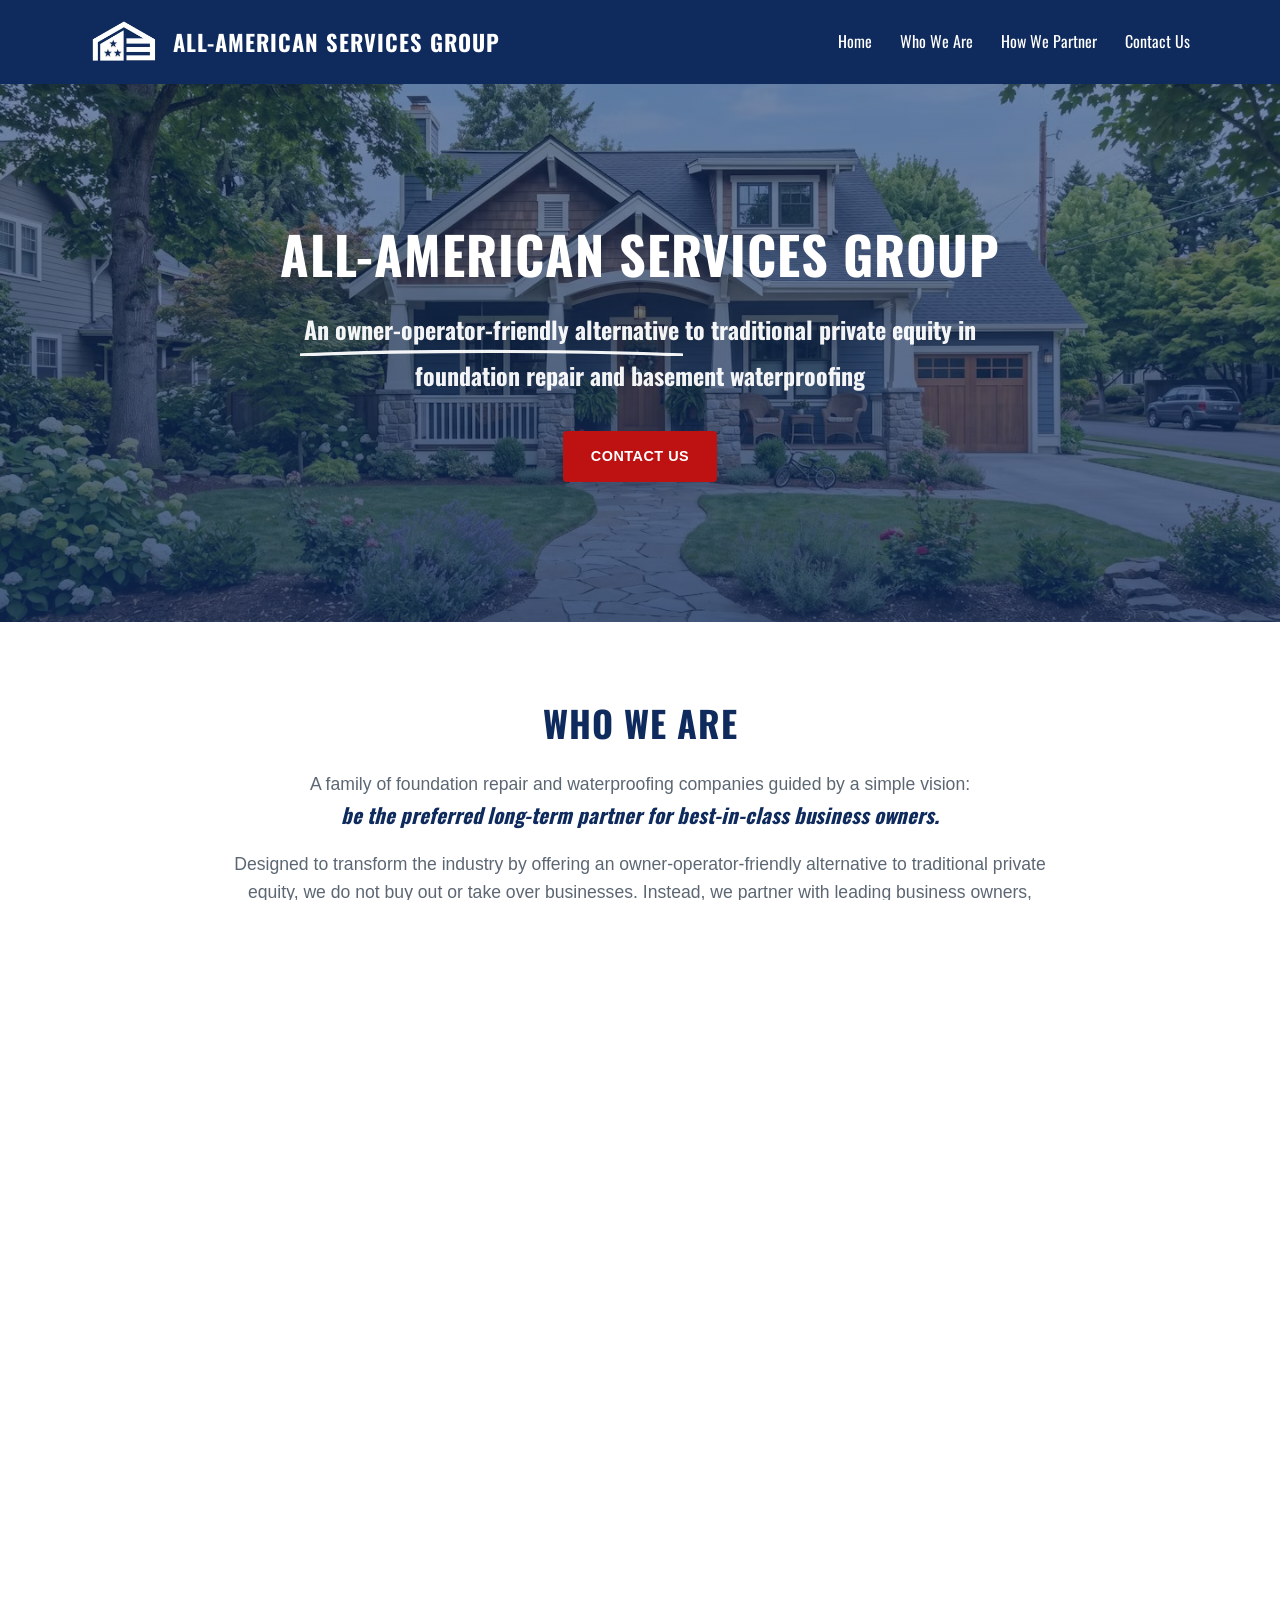
==== docs/index.html @ 40cd13d1 "Match center logo ring weight to quadrant divider lines Co-Authored-By: Claude Sonnet 5 <noreply@ant" ====
<!DOCTYPE html>
<html lang="en">
<head>
  <meta charset="UTF-8" />
  <meta name="viewport" content="width=device-width, initial-scale=1.0" />
  <title>All-American Services Group</title>

  <!-- Favicon / app icons -->
  <link rel="icon" href="/images/favicons/favicon.ico" sizes="any" />
  <link rel="icon" type="image/svg+xml" href="/images/favicons/favicon.svg" />
  <link rel="icon" type="image/png" sizes="16x16" href="/images/favicons/favicon-16x16.png" />
  <link rel="icon" type="image/png" sizes="32x32" href="/images/favicons/favicon-32x32.png" />
  <link rel="icon" type="image/png" sizes="48x48" href="/images/favicons/favicon-48x48.png" />
  <link rel="icon" type="image/png" sizes="192x192" href="/images/favicons/android-chrome-192x192.png" />
  <link rel="apple-touch-icon" sizes="180x180" href="/images/favicons/apple-touch-icon.png" />
  <link rel="manifest" href="/site.webmanifest" />
  <meta name="theme-color" content="#0f2b5d" />

  <!-- Social link preview (Open Graph + Twitter) -->
  <meta property="og:type" content="website" />
  <meta property="og:site_name" content="All-American Services Group" />
  <meta property="og:title" content="All-American Services Group" />
  <meta property="og:description" content="A family of foundation repair and waterproofing companies — a business-owner-friendly alternative to private equity." />
  <meta property="og:url" content="https://www.all-americanservices.com/" />
  <meta property="og:image" content="https://www.all-americanservices.com/images/og-image.jpg" />
  <meta property="og:image:width" content="1200" />
  <meta property="og:image:height" content="630" />
  <meta property="og:image:alt" content="All-American Services Group logo" />
  <meta name="twitter:card" content="summary_large_image" />
  <meta name="twitter:title" content="All-American Services Group" />
  <meta name="twitter:description" content="A family of foundation repair and waterproofing companies — a business-owner-friendly alternative to private equity." />
  <meta name="twitter:image" content="https://www.all-americanservices.com/images/og-image.jpg" />

  <!-- Google Fonts: Oswald for bold, powerful headlines -->
  <link rel="preconnect" href="https://fonts.googleapis.com">
  <link rel="preconnect" href="https://fonts.gstatic.com" crossorigin>
  <link href="https://fonts.googleapis.com/css2?family=Oswald:wght@500;600;700&display=swap" rel="stylesheet">

  <!-- Bebas Neue: self-hosted custom font for body text -->
  <style>
    @font-face {
      font-family: "BebasNeue";
      src: url("/fonts/BebasNeue-Regular.ttf") format("truetype");
      font-weight: normal;
      font-style: normal;
      font-display: swap;
    }
  </style>

  <!-- =========================================================
       GLOBAL STYLES
       Edit colors, fonts, and spacing here to restyle the whole site.
       ========================================================= -->
  <style>
    :root {
      /* ----- COLOR PALETTE (edit these to rebrand) ----- */
      --color-primary: #0f2b5d;      /* Brand navy (exact match to all-americanservices.com) */
      --color-primary-dark: #0a1f44; /* Deeper navy for footer/hover */
      --color-accent: #bd1112;       /* Brand red (exact match to all-americanservices.com) */
      --color-text: #1a1a1a;
      --color-muted: #5c6773;
      --color-bg: #ffffff;
      --color-bg-alt: #e8edf5;       /* Light tint of the brand navy for alternating sections */

      /* ----- TYPOGRAPHY ----- */
      --font-heading: "Oswald", Arial, sans-serif;  /* Bold, condensed, high-impact */
      --font-body: Arial, Helvetica, sans-serif;    /* Clean and readable */

      /* ----- LAYOUT ----- */
      --max-width: 1100px;
      --section-padding: 80px 24px;
    }

    * { box-sizing: border-box; margin: 0; padding: 0; }

    html { height: 100%; overflow: hidden; }

    body {
      height: 100%;
      overflow-y: auto;
      -webkit-overflow-scrolling: touch;
      font-family: var(--font-body);
      color: var(--color-text);
      background: var(--color-bg);
      line-height: 1.6;
    }

    h1, h2, h3 {
      font-family: var(--font-heading);
      color: var(--color-primary);
      line-height: 1.15;
      font-weight: 700;
      text-transform: uppercase;
      letter-spacing: 1px;
    }

    h1 { font-size: 3rem; margin-bottom: 0.5em; }
    h2 { font-size: 2.25rem; margin-bottom: 0.75em; }
    h3 { font-size: 1.35rem; margin-bottom: 0.5em; letter-spacing: 0.5px; }

    p { margin-bottom: 1em; }

    a {
      color: var(--color-accent);
      text-decoration: none;
      transition: opacity 0.2s;
    }
    a:hover { opacity: 0.75; }

    .container {
      max-width: var(--max-width);
      margin: 0 auto;
    }

    .btn {
      display: inline-block;
      background: var(--color-accent);
      color: #fff;
      padding: 14px 28px;
      border-radius: 4px;
      font-weight: 600;
      letter-spacing: 0.5px;
      text-transform: uppercase;
      font-size: 0.9rem;
    }
    .btn:hover { opacity: 0.9; }



    /* ===== CARD HOVER: clear, noticeable feedback ===== */
    .card {
      position: relative;
      overflow: hidden;
      transition: transform 0.25s ease, box-shadow 0.25s ease;
    }
    .card:hover {
      transform: translateY(-8px);
      box-shadow: 0 18px 40px rgba(0, 0, 0, 0.22);
    }
    /* Red accent bar that grows across the bottom on hover */
    .card::after {
      content: "";
      position: absolute;
      left: 0;
      bottom: 0;
      width: 100%;
      height: 4px;
      background: var(--color-accent);
      transform: scaleX(0);
      transform-origin: left center;
      transition: transform 0.3s ease;
    }
    .card:hover::after {
      transform: scaleX(1);
    }
    /* Title color shifts to brand red on hover */
    .card h3 {
      transition: color 0.25s ease;
    }
    .card:hover h3 {
      color: var(--color-accent);
    }

    /* ===== SCROLL REVEAL ===== */
    /* Only hide when JS has loaded, so no-JS users still see everything */
    .js .reveal {
      opacity: 0;
      transform: translateY(24px);
      transition: opacity 0.7s ease-out, transform 0.7s ease-out;
    }
    .js .reveal.in-view {
      opacity: 1;
      transform: translateY(0);
    }

    /* Respect users who prefer reduced motion */
    @media (prefers-reduced-motion: reduce) {
      .card, .reveal { transition: none !important; }
      .card:hover { transform: none; }
      .js .reveal { opacity: 1; transform: none; }
    }

    /* ===== MOBILE-FRIENDLY DEFAULTS ===== */
    body { overflow-x: hidden; -webkit-text-size-adjust: 100%; }
    img { max-width: 100%; height: auto; }
    /* Fallback offset for no-JS users; JS measures the real header height */
    section[id] { scroll-margin-top: 80px; }
    .js section[id] { scroll-margin-top: 0; }

    /* ===== MOBILE NAV TOGGLE ===== */
    .nav-toggle {
      display: none;
      background: transparent;
      border: 0;
      padding: 12px;
      min-width: 44px;
      min-height: 44px;
      cursor: pointer;
      color: #fff;
    }
    .nav-toggle .hamburger,
    .nav-toggle .hamburger::before,
    .nav-toggle .hamburger::after {
      display: block;
      width: 26px;
      height: 2px;
      background: #fff;
      border-radius: 2px;
      transition: transform 0.25s ease, opacity 0.25s ease, top 0.25s ease;
      content: "";
      position: relative;
    }
    .nav-toggle .hamburger::before { top: -8px; position: absolute; left: 0; }
    .nav-toggle .hamburger::after  { top:  8px; position: absolute; left: 0; }
    .nav-toggle[aria-expanded="true"] .hamburger { background: transparent; }
    .nav-toggle[aria-expanded="true"] .hamburger::before { top: 0; transform: rotate(45deg); }
    .nav-toggle[aria-expanded="true"] .hamburger::after  { top: 0; transform: rotate(-45deg); }

    /* ===== MOBILE BREAKPOINT ===== */
    @media (max-width: 768px) {
      :root {
        --section-padding: 56px 20px;
      }

      h1 { font-size: 2rem; }
      h2 { font-size: 1.65rem; }
      h3 { font-size: 1.15rem; }

      /* Header: show hamburger, collapse menu into dropdown panel */
      .site-header .container { flex-wrap: wrap; }
      .brand-text { font-size: 1rem !important; letter-spacing: 0.5px !important; text-align: left; }
      .brand-break { display: block; white-space: nowrap; }
      .nav-toggle { display: inline-flex; align-items: center; justify-content: center; }

      .primary-nav {
        flex-basis: 100%;
        order: 3;
        max-height: 0;
        overflow: hidden;
        transition: max-height 0.3s ease;
      }
      .primary-nav.open { max-height: 320px; }
      .primary-nav ul {
        flex-direction: column !important;
        gap: 0 !important;
        padding-top: 12px;
      }
      .primary-nav li { border-top: 1px solid rgba(255,255,255,0.12); }
      .primary-nav a {
        display: block;
        padding: 14px 4px;
      }

      /* Hero: trim the tall padding and subheadline */
      #home { padding: 80px 20px !important; }
      #home p { font-size: 1.05rem !important; margin: 16px auto 28px !important; }

      /* Strategy / V-M-V sections */
      .vmv-grid { grid-template-columns: 1fr !important; gap: 20px !important; }
      .vmv-grid .card { padding: 28px !important; }

      /* Quadrant: stack on mobile, hide center logo, show mobile logo above */
      .quad-grid { grid-template-columns: 1fr !important; grid-template-rows: unset !important; min-height: unset !important; overflow: visible !important; }
      .quad-center-logo { display: none !important; }
      .quad-mobile-logo { display: flex !important; }

      /* How We Partner 2-col grid already uses auto-fit, but shrink gap */
      section#how-we-partner .container { gap: 28px !important; }

      /* Contact cards */
      #contact .container > div { gap: 16px !important; }

      /* Footer: stack logo + social */
      footer .container > div:first-child {
        justify-content: center !important;
        text-align: center;
      }
      footer .container > div:first-child > div:last-child {
        align-items: center !important;
      }

      /* Larger, easier-to-tap buttons on mobile */
      .btn { padding: 14px 24px; width: 100%; max-width: 320px; }
    }

    @media (max-width: 420px) {
      :root { --section-padding: 44px 18px; }
      h2 { font-size: 1.45rem; }
      #home { padding: 64px 18px !important; }
      .brand-text { font-size: 0.85rem !important; }
    }
  </style>
</head>
<body>

  <!-- =========================================================
       HEADER / NAVIGATION
       Edit the logo text and menu items here.
       ========================================================= -->
  <header class="site-header" style="background: var(--color-primary); padding: 20px 24px; position: sticky; top: 0; z-index: 100;">
    <div class="container" style="display: flex; justify-content: space-between; align-items: center; gap: 16px;">
      <!-- LOGO -->
      <a href="#" style="color: #fff; font-family: var(--font-heading); font-size: 1.4rem; font-weight: bold; letter-spacing: 1px; display: flex; align-items: center; gap: 14px; text-decoration: none;">
        <img src="[data-uri]" alt="All-American Services Group logo" style="height: 44px; width: auto; display: block;" />
        <span class="brand-text">ALL-AMERICAN <span class="brand-break">SERVICES GROUP</span></span>
      </a>

      <!-- MOBILE MENU TOGGLE -->
      <button class="nav-toggle" type="button" aria-label="Open menu" aria-expanded="false" aria-controls="primary-nav">
        <span class="hamburger" aria-hidden="true"></span>
      </button>

      <!-- NAV MENU -->
      <nav id="primary-nav" class="primary-nav">
        <ul style="list-style: none; display: flex; gap: 28px; font-family: var(--font-heading);">
          <li><a href="#home" style="color: #fff;">Home</a></li>
          <li><a href="#who-we-are" style="color: #fff;">Who We Are</a></li>
          <li><a href="#how-we-partner" style="color: #fff;">How We Partner</a></li>
          <li><a href="contact.html" style="color: #fff;">Contact Us</a></li>
        </ul>
      </nav>
    </div>
  </header>

  <!-- =========================================================
       HERO SECTION
       Main headline + subheadline + call-to-action.
       Replace the background URL with your own hero image.
       ========================================================= -->
  <section id="home" style="background: linear-gradient(rgba(15,43,93,0.55), rgba(15,43,93,0.75)), url('[data-uri]') center/cover no-repeat; color: #fff; padding: 140px 24px; text-align: center;">
    <div class="container">
      <h1 style="color: #fff; font-size: clamp(1.9rem, 6.5vw, 3.25rem);">All-American <span class="brand-break">Services Group</span></h1>
      <p style="font-size: 1.5rem; max-width: 760px; margin: 20px auto 36px; opacity: 0.95; font-weight: bold; font-family: var(--font-heading);">
        <span style="position: relative; display: inline-block; padding-bottom: 8px;">An owner-operator-friendly alternative<svg style="position: absolute; bottom: 0; left: -1%; width: 102%; height: 8px;" viewBox="0 0 100 14" preserveAspectRatio="none" xmlns="http://www.w3.org/2000/svg"><path d="M1,12 C28,4 72,4 99,12" stroke="white" stroke-width="5.5" fill="none" stroke-linecap="round"/></svg></span> to traditional private equity in foundation repair and basement waterproofing
      </p>
      <a href="#contact" class="btn">Contact Us</a>
    </div>
  </section>

  <!-- =========================================================
       WHO WE ARE
       ========================================================= -->
  <section id="who-we-are" style="padding: var(--section-padding);">
    <div class="container" style="max-width: 860px; text-align: center;">
      <h2 class="reveal">Who We Are</h2>
      <p style="font-size: 1.1rem; color: var(--color-muted);">
        A family of foundation repair and waterproofing companies guided by a simple vision:<br><span style="display: inline-block; font-weight: bold; font-family: var(--font-heading); font-size: 1.3rem; color: var(--color-primary); font-style: italic;">be the preferred long-term partner for best-in-class business owners.</span>
      </p>
      <p style="font-size: 1.1rem; color: var(--color-muted);">
        Designed to transform the industry by offering an owner-operator-friendly alternative to traditional private equity, we do not buy out or take over businesses. Instead, we partner with leading business owners,<br>bringing like-minded companies together to unlock their full potential while allowing partners<br>to maintain operational autonomy.
      </p>
    </div>

  </section>

  <!-- =========================================================
       WHY ALL-AMERICAN: 3-column value propositions
       Add/remove columns by duplicating the card divs.
       ========================================================= -->
  <section style="padding: var(--section-padding); background: var(--color-bg-alt);">
    <div class="container">
      <h2 class="reveal" style="text-align: center;">Why All-American</h2>

      <!-- Intro copy, styled to match the "Who We Are" paragraphs -->
      <div style="max-width: 860px; margin: 0 auto; text-align: center;">
        <p style="font-size: 1.1rem; color: var(--color-muted);">
          Our model allows owners to realize value for part of their company while retaining brand-level ownership and operational autonomy. Our partners keep running their business their way while benefitting from being part of a larger organization.
        </p>
        <p style="font-size: 1.1rem; color: var(--color-muted);">
          All-American was built to support management teams. We help you deploy best-in-class technology and processes and handle the administrative burden of running your business so that you can focus on serving your customers, employees, and community.
        </p>
      </div>

      <!-- Title-only boxes, centered content, consistent height -->
      <div class="vmv-grid" style="display: grid; grid-template-columns: repeat(3, 1fr); gap: 32px; margin-top: 48px;">

        <!-- CARD 1 -->
        <div class="card reveal" style="background: #fff; padding: 40px 24px; border-radius: 8px; box-shadow: 0 2px 12px rgba(0,0,0,0.06); display: flex; align-items: center; justify-content: center; min-height: 140px;">
          <h3 style="text-align: center; margin-bottom: 0;">Realize Value Today</h3>
        </div>

        <!-- CARD 2 -->
        <div class="card reveal" style="background: #fff; padding: 40px 24px; border-radius: 8px; box-shadow: 0 2px 12px rgba(0,0,0,0.06); display: flex; align-items: center; justify-content: center; min-height: 140px;">
          <h3 style="text-align: center; margin-bottom: 0;">Retain Ownership and Receive Annual Cash Flow</h3>
        </div>

        <!-- CARD 3 -->
        <div class="card reveal" style="background: #fff; padding: 40px 24px; border-radius: 8px; box-shadow: 0 2px 12px rgba(0,0,0,0.06); display: flex; align-items: center; justify-content: center; min-height: 140px;">
          <h3 style="text-align: center; margin-bottom: 0;">Maintain Brand and Secret Sauce</h3>
        </div>

        <!-- CARD 4 -->
        <div class="card reveal" style="background: #fff; padding: 40px 24px; border-radius: 8px; box-shadow: 0 2px 12px rgba(0,0,0,0.06); display: flex; align-items: center; justify-content: center; min-height: 140px;">
          <h3 style="text-align: center; margin-bottom: 0;">Receive Back-Office Relief</h3>
        </div>

        <!-- CARD 5 -->
        <div class="card reveal" style="background: #fff; padding: 40px 24px; border-radius: 8px; box-shadow: 0 2px 12px rgba(0,0,0,0.06); display: flex; align-items: center; justify-content: center; min-height: 140px;">
          <h3 style="text-align: center; margin-bottom: 0;">Access Best-in-Class Systems, Tools, and Processes</h3>
        </div>

        <!-- CARD 6 -->
        <div class="card reveal" style="background: #fff; padding: 40px 24px; border-radius: 8px; box-shadow: 0 2px 12px rgba(0,0,0,0.06); display: flex; align-items: center; justify-content: center; min-height: 140px;">
          <h3 style="text-align: center; margin-bottom: 0;">Build Once, Benefit Twice</h3>
        </div>

      </div>
    </div>
  </section>

  <!-- =========================================================
       HOW WE PARTNER
       Two-column content describing partnership model.
       ========================================================= -->
  <section id="how-we-partner" style="padding: var(--section-padding);">
    <div class="container" style="display: grid; grid-template-columns: repeat(auto-fit, minmax(320px, 1fr)); gap: 48px; align-items: center;">

      <!-- LEFT: Image (service technician) -->
      <div>
        <img src="images/partner-technician.jpg"
             alt="Service technician standing in front of a company van"
             style="width: 100%; border-radius: 8px; object-fit: cover; aspect-ratio: 4/3;" />
      </div>

      <!-- RIGHT: Text -->
      <div>
        <h2 class="reveal">How We Partner</h2>
        <p style="color: var(--color-muted);">We offer owners the best of both worlds: operational autonomy paired with the advantages of being part of a larger, well-capitalized organization made up of the industry&rsquo;s top owner-operators.</p>
        <ul style="margin-top: 16px; padding-left: 20px; color: var(--color-muted);">
          <li>Personalized partnership structures tailored to you</li>
          <li>Maintain local brand and operational autonomy (&ldquo;secret sauce&rdquo;)</li>
          <li>Support on administrative tasks, allowing you to focus on your customers and employees</li>
          <li>Best-in-class technology, systems, and procedures to support continued growth</li>
        </ul>
      </div>

    </div>
  </section>

  <!-- =========================================================
       OUR STRATEGY
       Strategy statement block.
       ========================================================= -->
  <section style="padding: 80px 24px 40px; background: radial-gradient(ellipse at top, #14356d 0%, var(--color-primary) 70%); color: #fff;">
    <div class="container" style="max-width: 860px; text-align: center;">
      <h2 class="reveal" style="color: #fff;">Our Strategy</h2>
      <p style="font-size: 1.15rem; opacity: 0.9;">
        All-American Services Group partners with companies that have strong management teams and cultures. We bring additional resources, systems, and processes that help great operators take their business to the next level.
      </p>
    </div>
  </section>

  <!-- =========================================================
       VISION / MISSION / VALUES: 4-quadrant graphic
       ========================================================= -->
  <section style="padding: 0 24px 80px; background: radial-gradient(ellipse at bottom, #14356d 0%, var(--color-primary) 70%);">
    <div class="container">
      <!-- MOBILE LOGO (hidden on desktop) -->
      <div class="quad-mobile-logo" style="display: none; justify-content: center; margin-bottom: 24px;">
        <img src="images/AASG%20Vert%20-%20White%20w%20Text.png" alt="All-American Services Group" style="width: 120px; object-fit: contain;">
      </div>
      <div class="quad-grid" style="background: var(--color-primary); border-radius: 8px; display: grid; grid-template-columns: 1fr 1fr; grid-template-rows: 1fr 1fr; gap: 10px; position: relative; min-height: 480px; overflow: hidden;">

        <!-- VISION -->
        <div style="padding: 28px 36px; background: #fff; display: flex; flex-direction: column; align-items: center; justify-content: flex-start; border-radius: 6px 0 0 0;">
          <div style="position: relative; display: inline-block; padding-bottom: 10px; margin-bottom: 16px; text-align: center;">
            <h3 style="font-family: var(--font-heading); font-size: 1.2rem; font-weight: 700; text-transform: uppercase; color: var(--color-primary); letter-spacing: 1.5px; margin: 0;">Our Vision</h3>
            <svg style="position: absolute; bottom: 0; left: -2%; width: 104%; height: 8px;" viewBox="0 0 100 14" preserveAspectRatio="none" xmlns="http://www.w3.org/2000/svg"><path d="M1,12 C28,4 72,4 99,12" stroke="#0f2b5d" stroke-width="5.5" fill="none" stroke-linecap="round"/></svg>
          </div>
          <p style="font-size: 1.1rem; color: var(--color-muted); line-height: 1.65; max-width: 260px; text-align: left; margin: 0;">To build a people-first platform that benefits the customers we serve, the team members that make us who we are, and the trusted partners that comprise our network of businesses.</p>
        </div>

        <!-- MISSION -->
        <div style="padding: 28px 36px; background: #fff; display: flex; flex-direction: column; align-items: center; justify-content: flex-start; border-radius: 0 6px 0 0;">
          <div style="position: relative; display: inline-block; padding-bottom: 10px; margin-bottom: 16px; text-align: center;">
            <h3 style="font-family: var(--font-heading); font-size: 1.2rem; font-weight: 700; text-transform: uppercase; color: var(--color-primary); letter-spacing: 1.5px; margin: 0;">Our Mission</h3>
            <svg style="position: absolute; bottom: 0; left: -2%; width: 104%; height: 8px;" viewBox="0 0 100 14" preserveAspectRatio="none" xmlns="http://www.w3.org/2000/svg"><path d="M1,12 C28,4 72,4 99,12" stroke="#0f2b5d" stroke-width="5.5" fill="none" stroke-linecap="round"/></svg>
          </div>
          <p style="font-size: 1.1rem; color: var(--color-muted); line-height: 1.65; max-width: 260px; text-align: left; margin: 0;">To partner with talented, driven owners and provide the platform, resources, and support needed to reach their full potential.</p>
        </div>

        <!-- OUR PROMISE -->
        <div style="padding: 28px 36px; background: #fff; display: flex; flex-direction: column; align-items: center; justify-content: flex-start; border-radius: 0 0 0 6px;">
          <div style="position: relative; display: inline-block; padding-bottom: 10px; margin-bottom: 16px; text-align: center;">
            <h3 style="font-family: var(--font-heading); font-size: 1.2rem; font-weight: 700; text-transform: uppercase; color: var(--color-primary); letter-spacing: 1.5px; margin: 0;">Our Promise</h3>
            <svg style="position: absolute; bottom: 0; left: -2%; width: 104%; height: 8px;" viewBox="0 0 100 14" preserveAspectRatio="none" xmlns="http://www.w3.org/2000/svg"><path d="M1,12 C28,4 72,4 99,12" stroke="#0f2b5d" stroke-width="5.5" fill="none" stroke-linecap="round"/></svg>
          </div>
          <p style="font-size: 1.1rem; color: var(--color-muted); line-height: 1.65; max-width: 260px; text-align: left; margin: 0;">To be your most trusted partner and advocate, guided by integrity, transparency, and a commitment to doing things the right way.</p>
        </div>

        <!-- MADE FOR YOU -->
        <div style="padding: 28px 36px; background: #fff; display: flex; flex-direction: column; align-items: center; justify-content: flex-start; border-radius: 0 0 6px 0;">
          <div style="position: relative; display: inline-block; padding-bottom: 10px; margin-bottom: 16px; text-align: center;">
            <h3 style="font-family: var(--font-heading); font-size: 1.2rem; font-weight: 700; text-transform: uppercase; color: var(--color-primary); letter-spacing: 1.5px; margin: 0;">Made for You</h3>
            <svg style="position: absolute; bottom: 0; left: -2%; width: 104%; height: 8px;" viewBox="0 0 100 14" preserveAspectRatio="none" xmlns="http://www.w3.org/2000/svg"><path d="M1,12 C28,4 72,4 99,12" stroke="#0f2b5d" stroke-width="5.5" fill="none" stroke-linecap="round"/></svg>
          </div>
          <p style="font-size: 1.1rem; color: var(--color-muted); line-height: 1.65; max-width: 260px; text-align: left; margin: 0;">At All-American Services Group, our partners come first. Our platform is built around you and your needs.</p>
        </div>

        <!-- CENTER LOGO -->
        <div class="quad-center-logo" style="position: absolute; top: 50%; left: 50%; transform: translate(-50%,-50%); width: 150px; height: 150px; border-radius: 50%; background: #fff; box-shadow: 0 0 0 10px #fff, 0 0 0 20px #0f2b5d; display: flex; align-items: center; justify-content: center; overflow: hidden; z-index: 20;">
          <img src="images/AASG%20Vert%20-%20Color%20w%20Text.png" alt="All-American Services Group" style="width: 130px; height: 130px; object-fit: contain;">
        </div>

      </div>
    </div>
  </section>

  <!-- =========================================================
       CONTACT SECTION
       Replace/edit emails and add phone/address as needed.
       ========================================================= -->
  <section id="contact" style="padding: var(--section-padding);">
    <div class="container" style="max-width: 960px; text-align: center;">
      <h2 class="reveal">Contact Us</h2>
      <p style="color: var(--color-muted); margin-bottom: 40px;">
        Interested in learning more? Reach out directly:
      </p>

      <div style="display: grid; grid-template-columns: repeat(auto-fit, minmax(240px, 1fr)); gap: 16px;">

        <div style="padding: 16px; border: 1px solid #e2e6ec; border-radius: 8px;">
          <h3 style="font-size: 1.1rem;">Phil</h3>
          <a href="mailto:phil@all-americanservices.com" style="font-size: 1.1rem; white-space: nowrap;">Phil@all-americanservices.com</a>
        </div>

        <div style="padding: 16px; border: 1px solid #e2e6ec; border-radius: 8px;">
          <h3 style="font-size: 1.1rem;">Nick</h3>
          <a href="mailto:nick@all-americanservices.com" style="font-size: 1.1rem; white-space: nowrap;">Nick@all-americanservices.com</a>
        </div>

      </div>
    </div>
  </section>

  <!-- =========================================================
       FOOTER
       Social links + copyright.
       ========================================================= -->
  <footer style="background: var(--color-primary-dark); color: #fff; padding: 40px 24px;">
    <div class="container">
      <!-- Top row: logo left, social icons right -->
      <div style="display: flex; justify-content: space-between; align-items: center; flex-wrap: wrap; gap: 20px; padding-bottom: 24px; border-bottom: 1px solid rgba(255,255,255,0.12);">

        <!-- Logo + wordmark lockup (matches header) -->
        <div style="display: flex; align-items: center; gap: 14px; color: #fff; font-family: var(--font-heading); font-size: 1.2rem; font-weight: bold; letter-spacing: 1px;">
          <img src="[data-uri]" alt="All-American Services Group logo" style="height: 48px; width: auto; display: block;" />
          <span class="brand-text">ALL-AMERICAN <span class="brand-break">SERVICES GROUP</span></span>
        </div>

        <!-- Right side: member badges to the left of social icons -->
        <div style="display: flex; flex-direction: row; align-items: center; gap: 24px;">
          <!-- Basement Health Association member logo -->
          <a href="https://www.basementhealth.org/" target="_blank" rel="noopener" aria-label="Basement Health Association" style="display: inline-flex; align-items: center; justify-content: center; background: #fff; border-radius: 6px; width: 90px; height: 56px;">
            <img src="images/bha-logo.jpeg" alt="Basement Health Association" style="height: 44px; width: auto; display: block;" />
          </a>
          <!-- National Foundation Repair Association member logo -->
          <a href="https://foundationrepair.org/" target="_blank" rel="noopener" aria-label="National Foundation Repair Association" style="display: inline-flex; align-items: center; justify-content: center; background: #fff; border-radius: 6px; width: 90px; height: 56px;">
            <img src="images/nfra.png" alt="National Foundation Repair Association" style="height: 78px; width: auto; display: block;" />
          </a>
          <!-- Social icons -->
          <div style="display: flex; gap: 18px; align-items: center;">
          <a href="https://www.linkedin.com/company/all-american-services-group/about/" target="_blank" rel="noopener" aria-label="LinkedIn" style="color: #fff; display: inline-flex; opacity: 0.85;"><svg width="22" height="22" viewBox="0 0 24 24" fill="currentColor" aria-hidden="true"><path d="M19 0h-14c-2.761 0-5 2.239-5 5v14c0 2.761 2.239 5 5 5h14c2.762 0 5-2.239 5-5v-14c0-2.761-2.238-5-5-5zm-11 19h-3v-11h3v11zm-1.5-12.268c-.966 0-1.75-.79-1.75-1.764s.784-1.764 1.75-1.764 1.75.79 1.75 1.764-.783 1.764-1.75 1.764zm13.5 12.268h-3v-5.604c0-3.368-4-3.113-4 0v5.604h-3v-11h3v1.765c1.396-2.586 7-2.777 7 2.476v6.759z"/></svg></a>
          <a href="https://www.facebook.com/profile.php?id=61585595552658" target="_blank" rel="noopener" aria-label="Facebook" style="color: #fff; display: inline-flex; opacity: 0.85;"><svg width="22" height="22" viewBox="0 0 24 24" fill="currentColor" aria-hidden="true"><path d="M9 8h-3v4h3v12h5v-12h3.642l.358-4h-4v-1.667c0-.955.192-1.333 1.115-1.333h2.885v-5h-3.808c-3.596 0-5.192 1.583-5.192 4.615v3.385z"/></svg></a>
          <a href="https://www.instagram.com/allamericanservicesgroup/" target="_blank" rel="noopener" aria-label="Instagram" style="color: #fff; display: inline-flex; opacity: 0.85;"><svg width="22" height="22" viewBox="0 0 24 24" fill="currentColor" aria-hidden="true"><path d="M12 2.163c3.204 0 3.584.012 4.85.07 3.252.148 4.771 1.691 4.919 4.919.058 1.265.069 1.645.069 4.849 0 3.205-.012 3.584-.069 4.849-.149 3.225-1.664 4.771-4.919 4.919-1.266.058-1.644.07-4.85.07-3.204 0-3.584-.012-4.849-.07-3.26-.149-4.771-1.699-4.919-4.92-.058-1.265-.07-1.644-.07-4.849 0-3.204.013-3.583.07-4.849.149-3.227 1.664-4.771 4.919-4.919 1.266-.057 1.645-.069 4.849-.069zm0-2.163c-3.259 0-3.667.014-4.947.072-4.358.2-6.78 2.618-6.98 6.98-.059 1.281-.073 1.689-.073 4.948 0 3.259.014 3.668.072 4.948.2 4.358 2.618 6.78 6.98 6.98 1.281.058 1.689.072 4.948.072 3.259 0 3.668-.014 4.948-.072 4.354-.2 6.782-2.618 6.979-6.98.059-1.28.073-1.689.073-4.948 0-3.259-.014-3.667-.072-4.947-.196-4.354-2.617-6.78-6.979-6.98-1.281-.059-1.69-.073-4.949-.073zm0 5.838c-3.403 0-6.162 2.759-6.162 6.162s2.759 6.163 6.162 6.163 6.162-2.759 6.162-6.163c0-3.403-2.759-6.162-6.162-6.162zm0 10.162c-2.209 0-4-1.79-4-4 0-2.209 1.791-4 4-4s4 1.791 4 4c0 2.21-1.791 4-4 4zm6.406-11.845c-.796 0-1.441.645-1.441 1.44s.645 1.44 1.441 1.44c.795 0 1.439-.645 1.439-1.44s-.644-1.44-1.439-1.44z"/></svg></a>
          </div>
        </div>

      </div>

      <!-- Copyright -->
      <p style="text-align: center; font-size: 0.9rem; opacity: 0.7; margin: 24px 0 0;">&copy; 2026 All-American Services Group. All Rights Reserved.</p>
    </div>
  </footer>


  <!-- Scroll reveal + js-available flag + mobile menu toggle + anchor offset -->
  <script>
    document.documentElement.classList.add('js');
    const observer = new IntersectionObserver(function(entries) {
      entries.forEach(function(entry) {
        if (entry.isIntersecting) {
          entry.target.classList.add('in-view');
          observer.unobserve(entry.target);
        }
      });
    }, { threshold: 0.15, rootMargin: '0px 0px -50px 0px' });
    document.querySelectorAll('.reveal').forEach(function(el) { observer.observe(el); });

    // Mobile nav toggle + smooth-scroll that accounts for the sticky header
    (function() {
      var header = document.querySelector('.site-header');
      var toggle = document.querySelector('.nav-toggle');
      var nav = document.getElementById('primary-nav');

      function setOpen(open) {
        if (!nav || !toggle) return;
        nav.classList.toggle('open', open);
        toggle.setAttribute('aria-expanded', open ? 'true' : 'false');
        toggle.setAttribute('aria-label', open ? 'Close menu' : 'Open menu');
      }

      if (toggle && nav) {
        toggle.addEventListener('click', function() {
          setOpen(!nav.classList.contains('open'));
        });
        window.addEventListener('resize', function() {
          if (window.innerWidth > 768) setOpen(false);
        });
      }

      // Measure the header after the menu is closed so offset matches reality
      function headerOffset() {
        if (!header) return 0;
        // Sticky header: its bounding rect top is 0 once stuck; use offsetHeight
        return header.offsetHeight;
      }

      function scrollToHash(hash) {
        var target = hash && hash.length > 1 ? document.querySelector(hash) : null;
        if (!target) return false;
        var top = target.getBoundingClientRect().top + window.pageYOffset - headerOffset();
        window.scrollTo({ top: Math.max(top, 0), behavior: 'smooth' });
        return true;
      }

      // Intercept all in-page anchor clicks (header nav, hero CTA, etc.)
      document.addEventListener('click', function(e) {
        var a = e.target.closest && e.target.closest('a[href^="#"]');
        if (!a) return;
        var href = a.getAttribute('href');
        if (!href || href === '#') return;

        // Close mobile nav first so the header shrinks back to its resting size,
        // then scroll on the next frame using the correct header height.
        var wasOpen = nav && nav.classList.contains('open');
        if (wasOpen) setOpen(false);

        e.preventDefault();
        requestAnimationFrame(function() {
          requestAnimationFrame(function() {
            if (scrollToHash(href)) {
              history.pushState(null, '', href);
            }
          });
        });
      });

      // Handle direct page loads with a hash (e.g. /#contact)
      window.addEventListener('load', function() {
        if (location.hash) {
          requestAnimationFrame(function() { scrollToHash(location.hash); });
        }
      });
    })();
  </script>
</body>
</html>
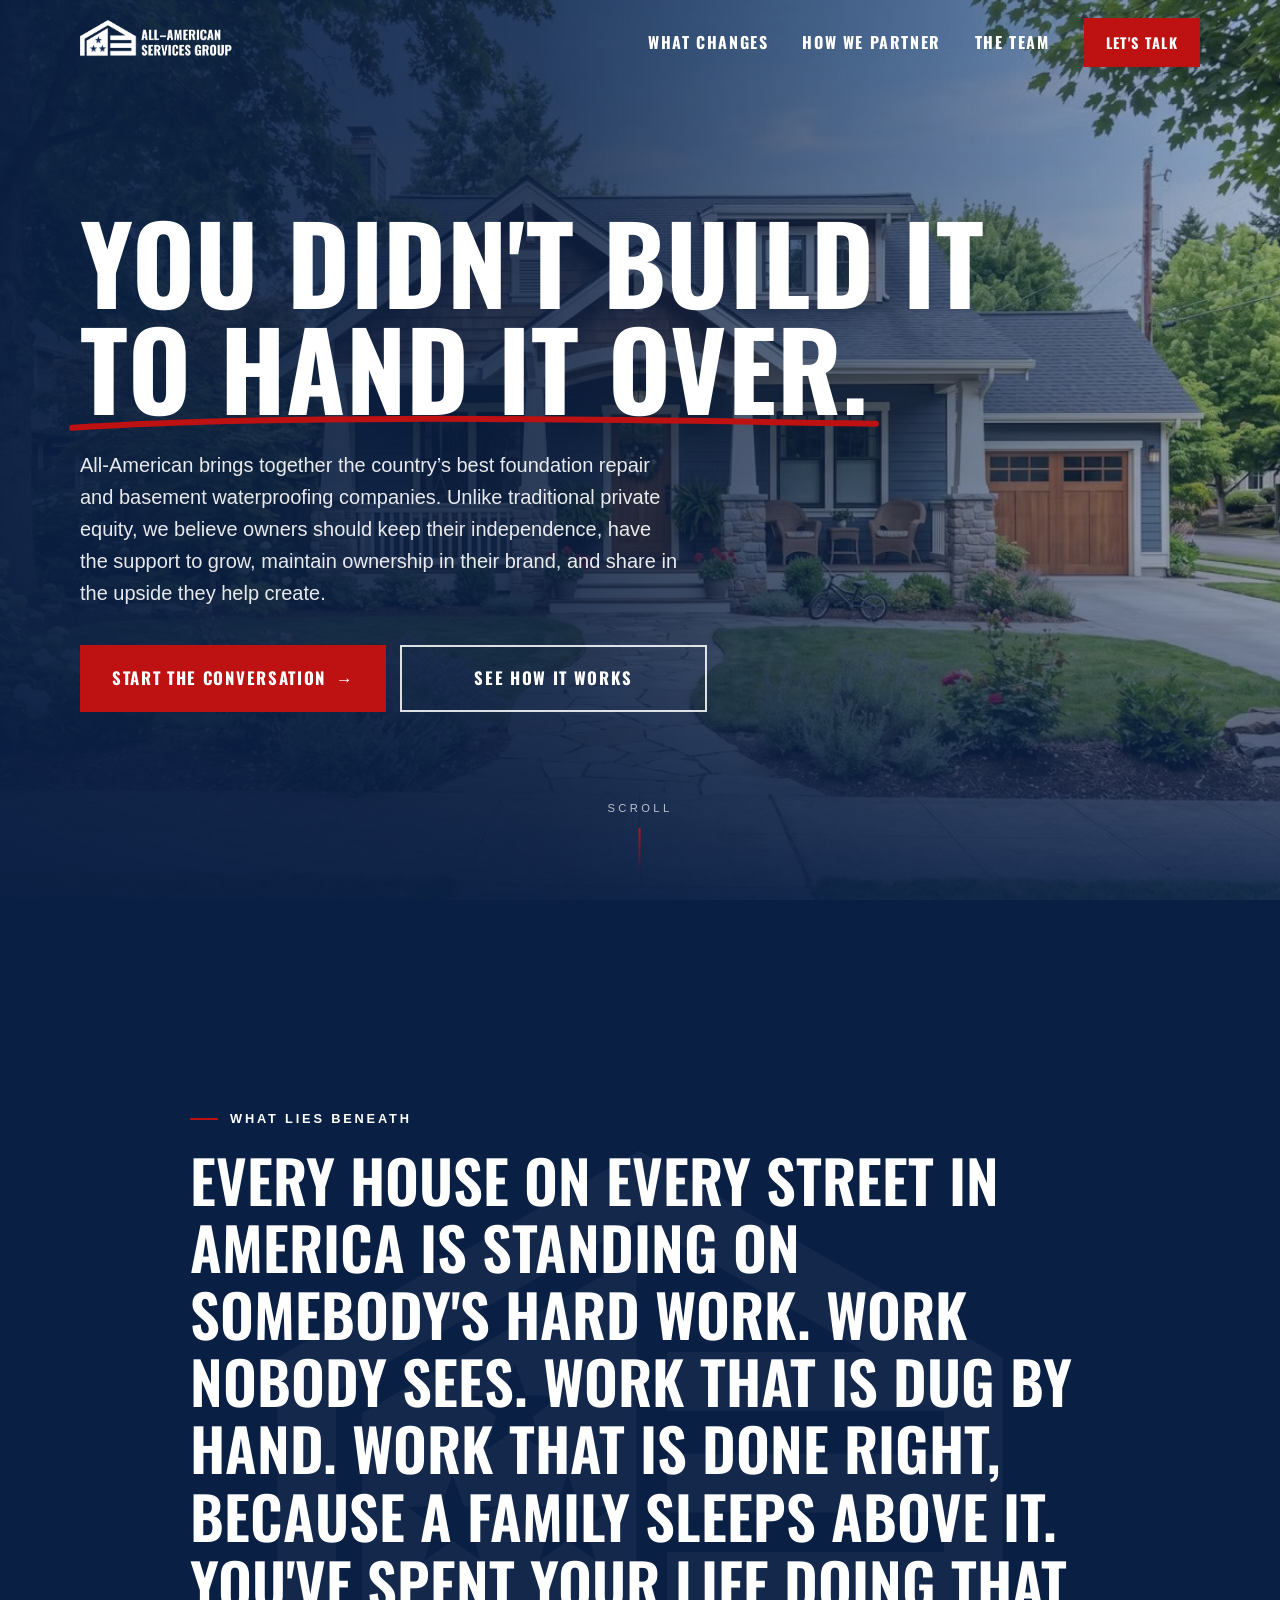
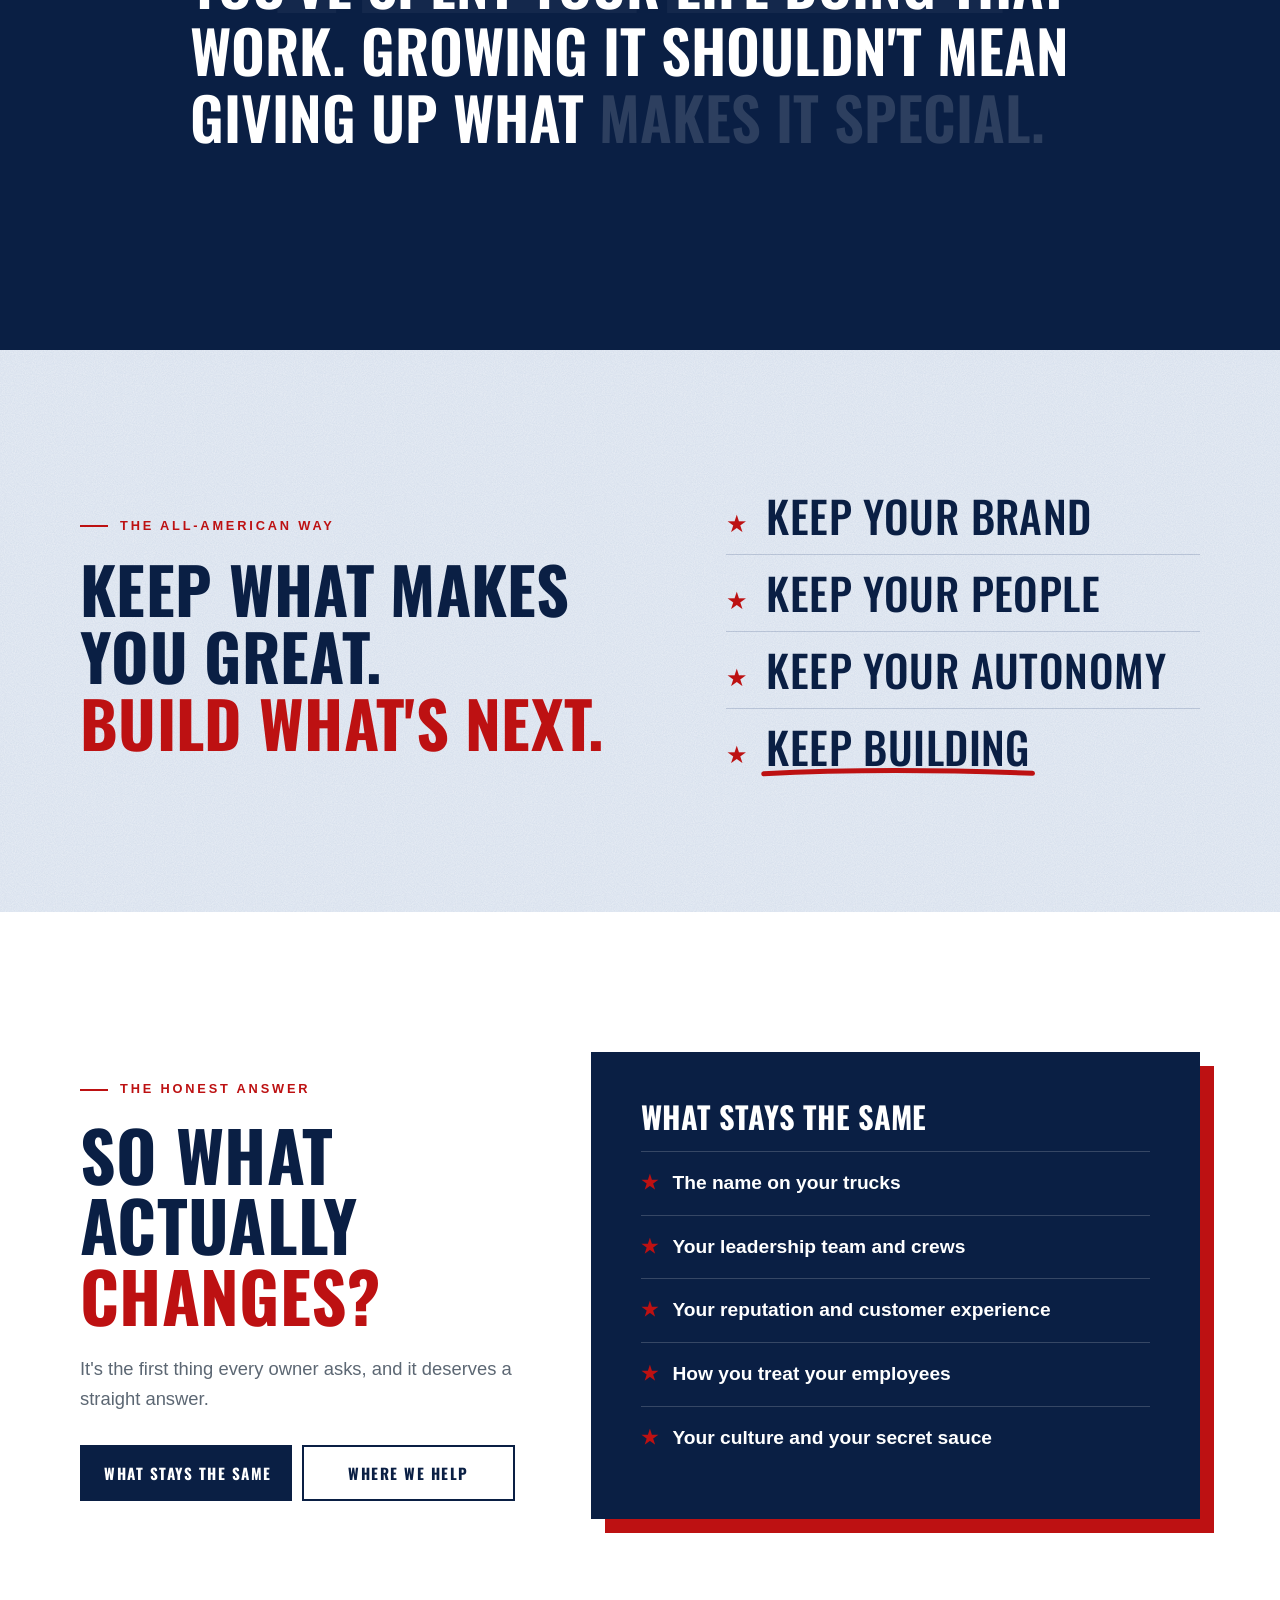
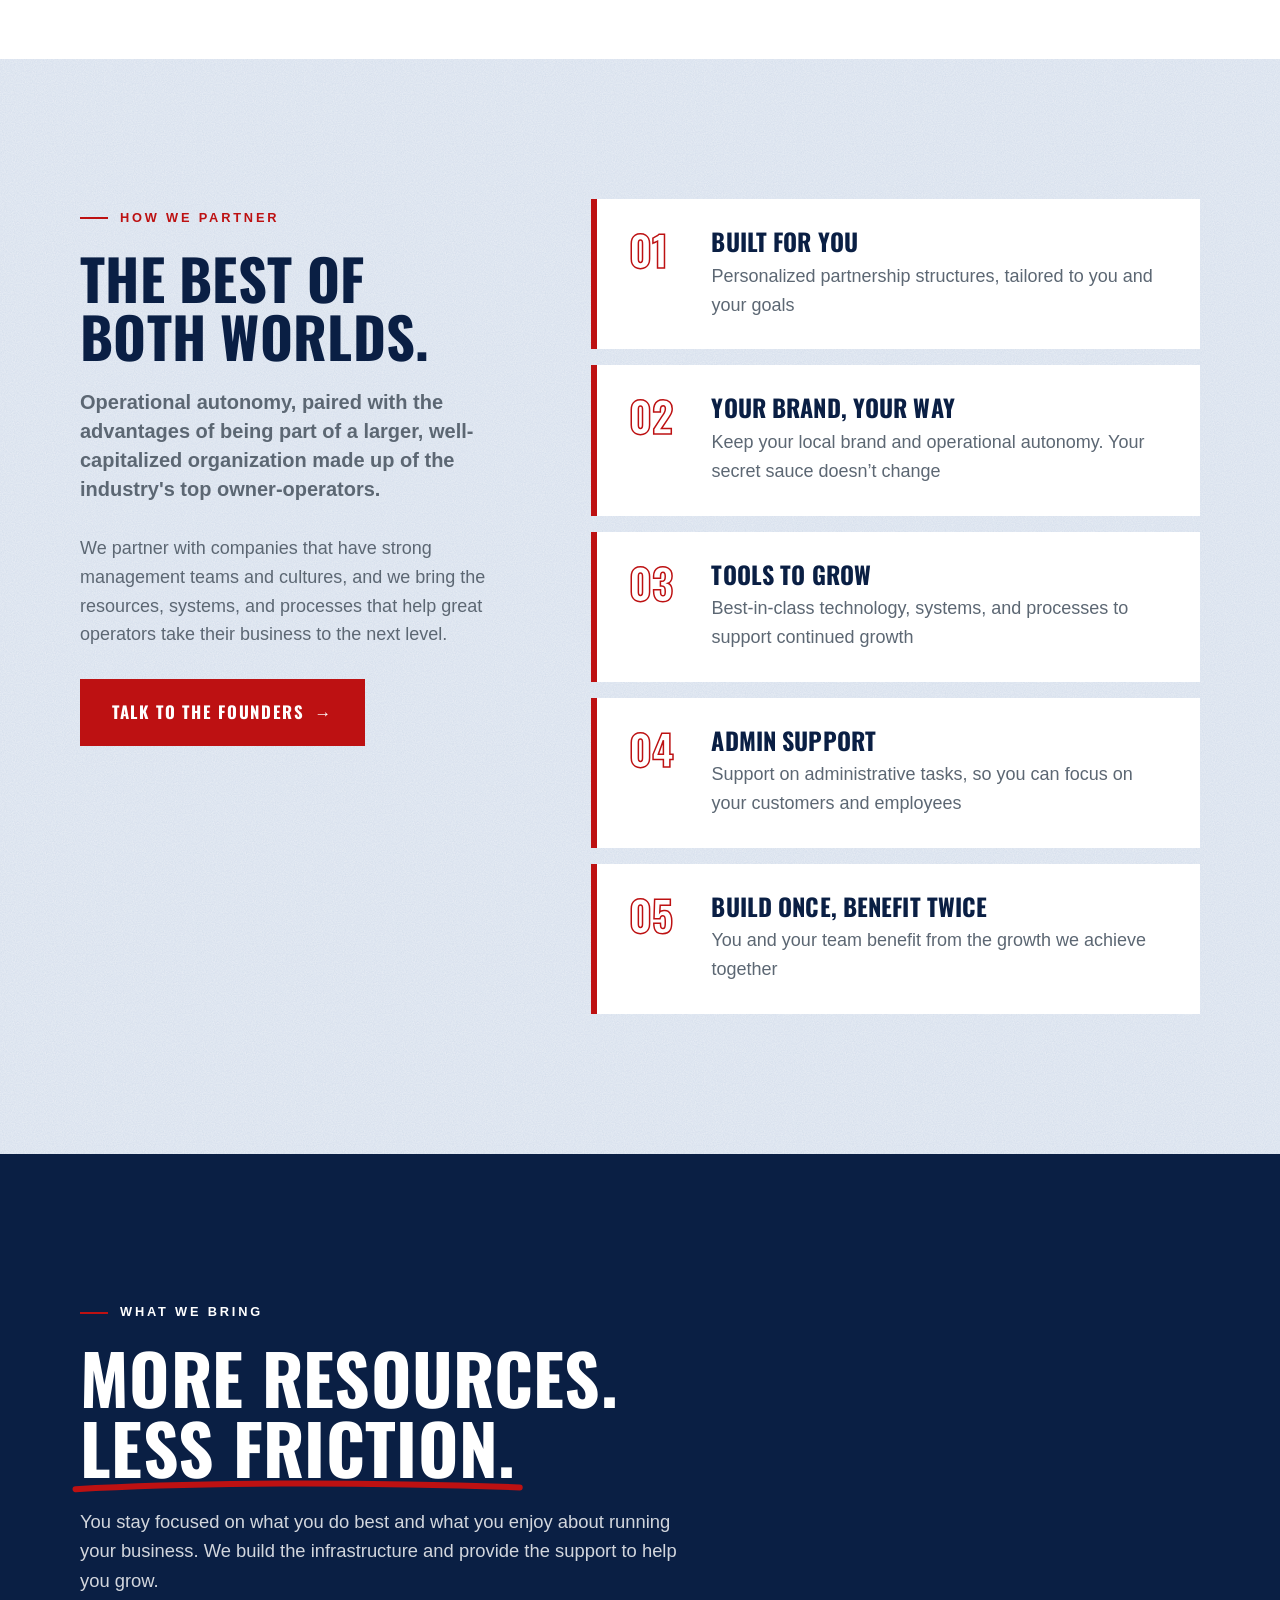
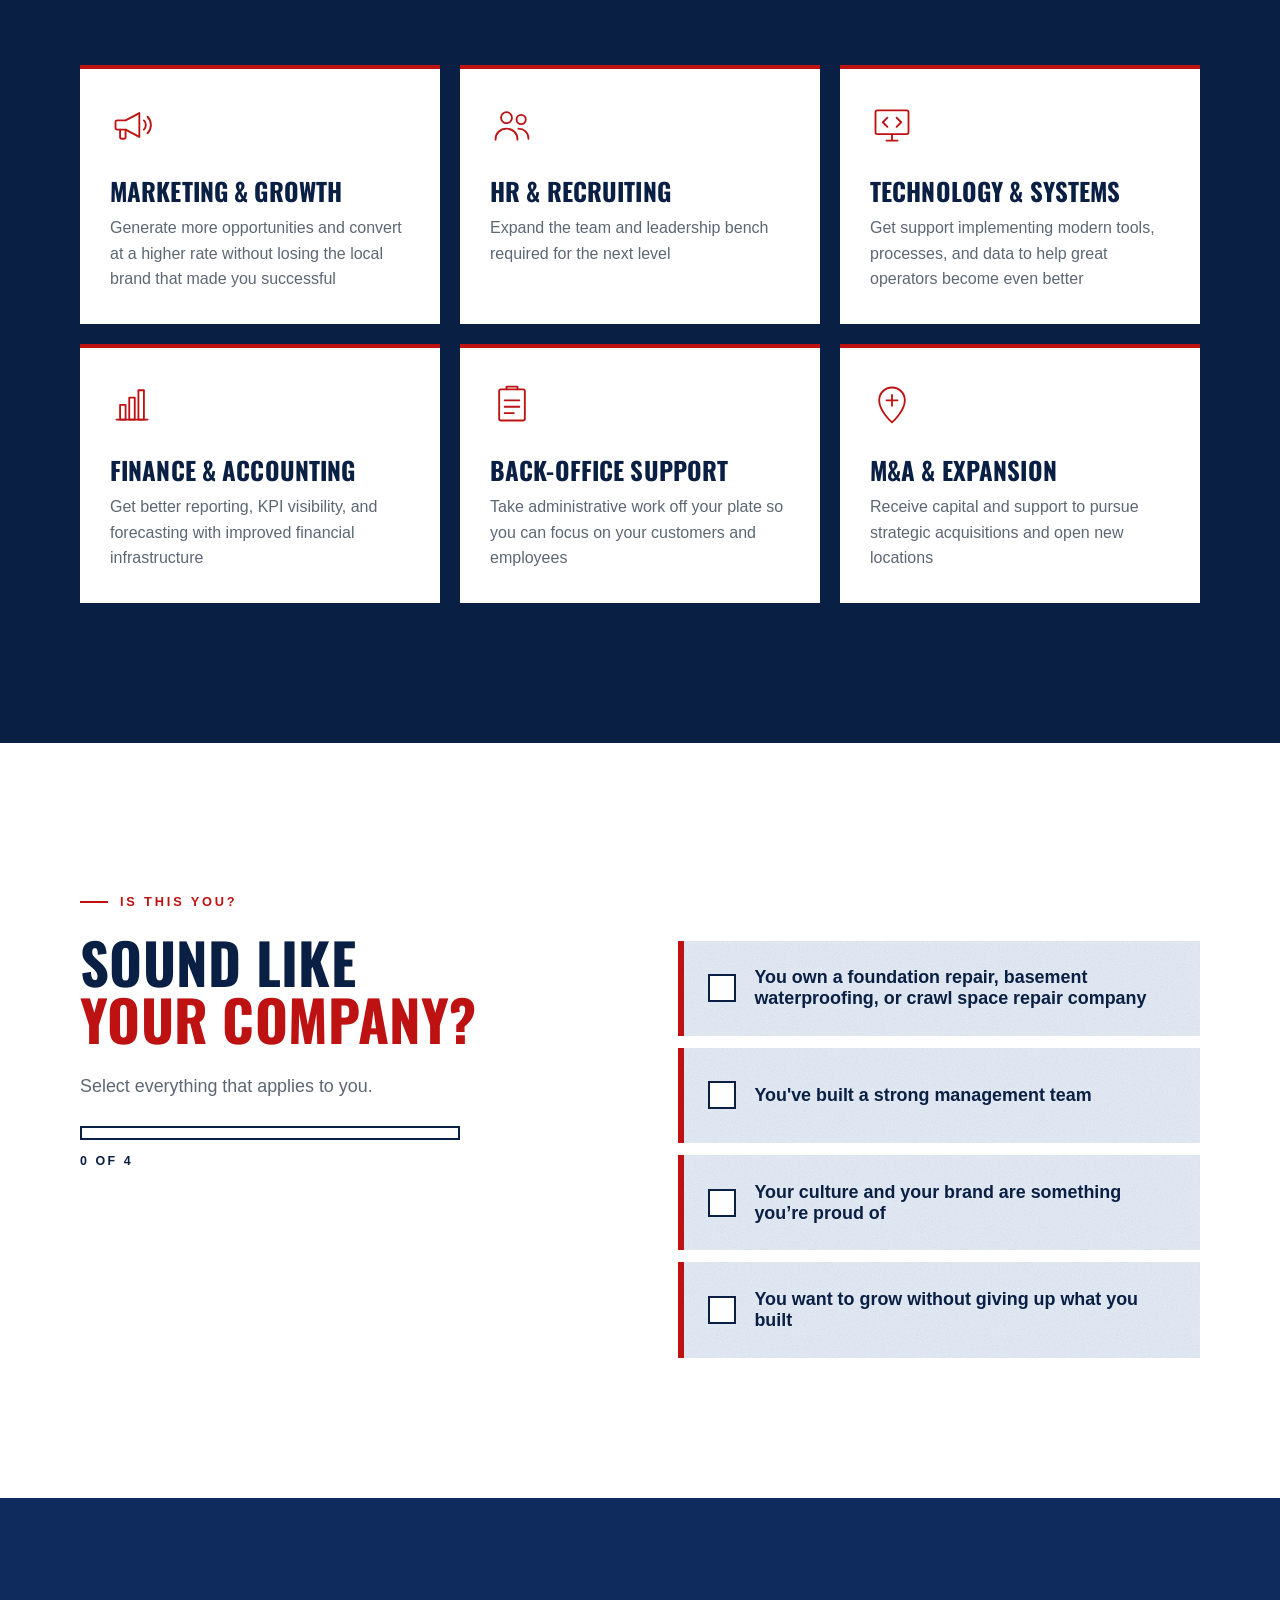
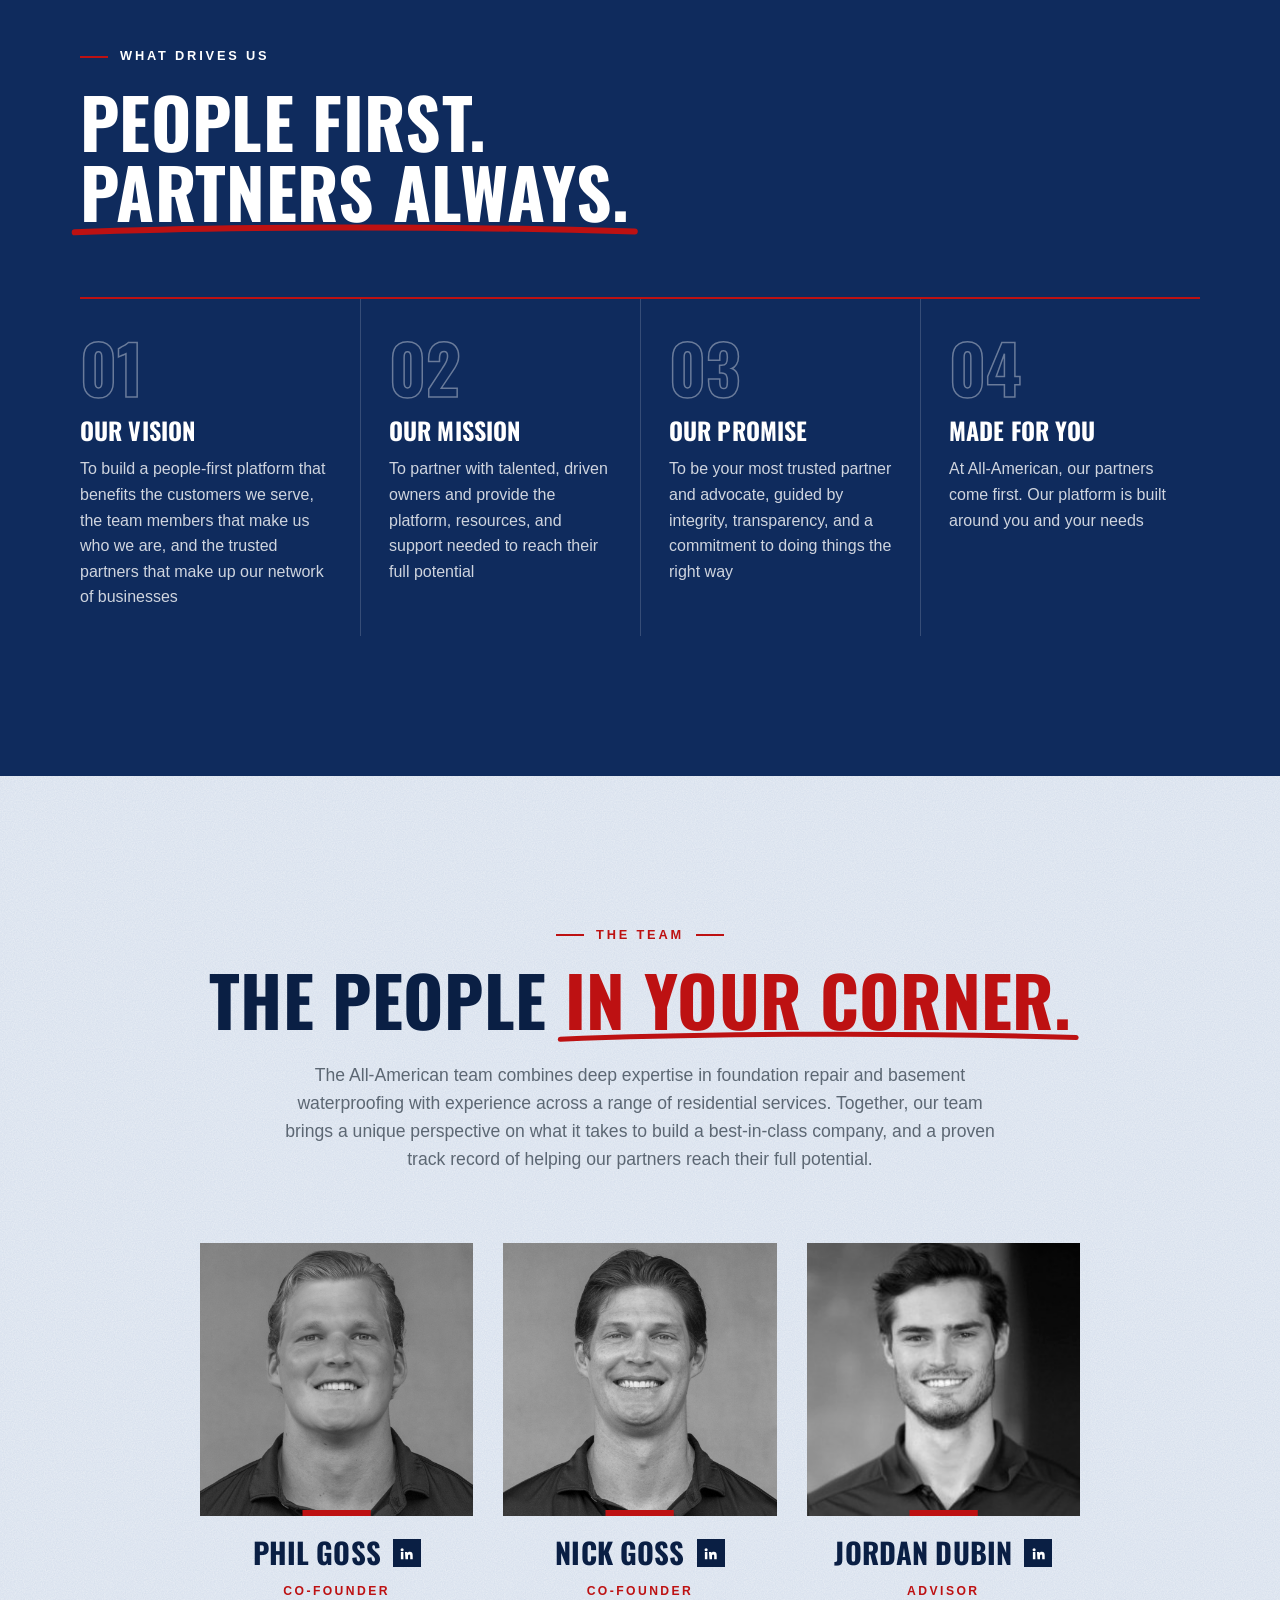
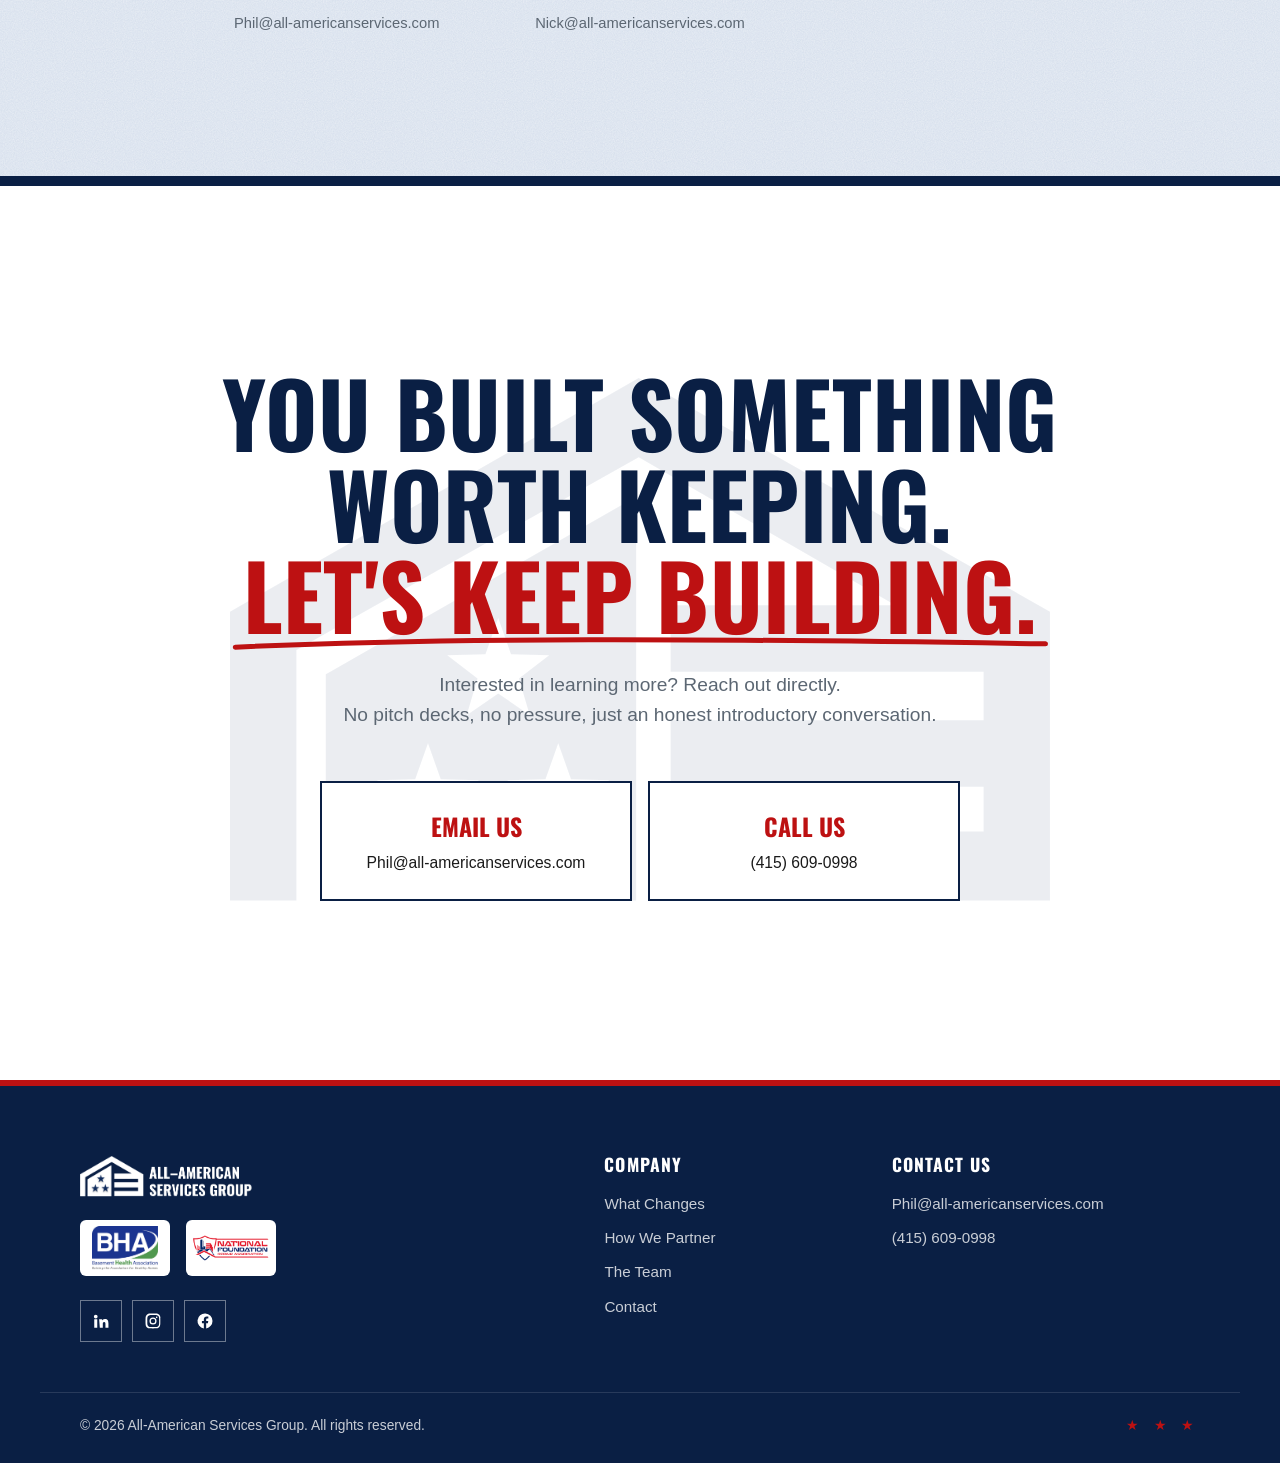
==== commit 00a3dcd5: "Replace homepage with new site design Swap in the new single-page design with its CSS, JS and images" ====
--- a/docs/index.html
+++ b/docs/index.html
@@ -1,26 +1,20 @@
-<!DOCTYPE html>
+<!doctype html>
 <html lang="en">
 <head>
-  <meta charset="UTF-8" />
-  <meta name="viewport" content="width=device-width, initial-scale=1.0" />
+  <meta charset="utf-8" />
+  <meta name="viewport" content="width=device-width, initial-scale=1" />
   <title>All-American Services Group</title>
-
-  <!-- Favicon / app icons -->
-  <link rel="icon" href="/images/favicons/favicon.ico" sizes="any" />
-  <link rel="icon" type="image/svg+xml" href="/images/favicons/favicon.svg" />
-  <link rel="icon" type="image/png" sizes="16x16" href="/images/favicons/favicon-16x16.png" />
-  <link rel="icon" type="image/png" sizes="32x32" href="/images/favicons/favicon-32x32.png" />
-  <link rel="icon" type="image/png" sizes="48x48" href="/images/favicons/favicon-48x48.png" />
-  <link rel="icon" type="image/png" sizes="192x192" href="/images/favicons/android-chrome-192x192.png" />
-  <link rel="apple-touch-icon" sizes="180x180" href="/images/favicons/apple-touch-icon.png" />
-  <link rel="manifest" href="/site.webmanifest" />
+  <meta name="description" content="A family of America's best foundation repair and basement waterproofing companies. The owner-operator alternative to traditional private equity." />
+  <link rel="icon" href="images/favicons/favicon.svg" type="image/svg+xml" />
+  <link rel="icon" href="images/favicons/favicon-32x32.png" sizes="32x32" />
+  <link rel="apple-touch-icon" href="images/favicons/apple-touch-icon.png" />
+  <link rel="manifest" href="site.webmanifest" />
   <meta name="theme-color" content="#0f2b5d" />
 
-  <!-- Social link preview (Open Graph + Twitter) -->
   <meta property="og:type" content="website" />
   <meta property="og:site_name" content="All-American Services Group" />
   <meta property="og:title" content="All-American Services Group" />
-  <meta property="og:description" content="A family of foundation repair and waterproofing companies — a business-owner-friendly alternative to private equity." />
+  <meta property="og:description" content="A family of America's best foundation repair and basement waterproofing companies. The owner-operator alternative to traditional private equity." />
   <meta property="og:url" content="https://www.all-americanservices.com/" />
   <meta property="og:image" content="https://www.all-americanservices.com/images/og-image.jpg" />
   <meta property="og:image:width" content="1200" />
@@ -28,631 +22,390 @@
   <meta property="og:image:alt" content="All-American Services Group logo" />
   <meta name="twitter:card" content="summary_large_image" />
   <meta name="twitter:title" content="All-American Services Group" />
-  <meta name="twitter:description" content="A family of foundation repair and waterproofing companies — a business-owner-friendly alternative to private equity." />
+  <meta name="twitter:description" content="A family of America's best foundation repair and basement waterproofing companies. The owner-operator alternative to traditional private equity." />
   <meta name="twitter:image" content="https://www.all-americanservices.com/images/og-image.jpg" />
 
-  <!-- Google Fonts: Oswald for bold, powerful headlines -->
-  <link rel="preconnect" href="https://fonts.googleapis.com">
-  <link rel="preconnect" href="https://fonts.gstatic.com" crossorigin>
-  <link href="https://fonts.googleapis.com/css2?family=Oswald:wght@500;600;700&display=swap" rel="stylesheet">
-
-  <!-- Bebas Neue: self-hosted custom font for body text -->
-  <style>
-    @font-face {
-      font-family: "BebasNeue";
-      src: url("/fonts/BebasNeue-Regular.ttf") format("truetype");
-      font-weight: normal;
-      font-style: normal;
-      font-display: swap;
-    }
-  </style>
-
-  <!-- =========================================================
-       GLOBAL STYLES
-       Edit colors, fonts, and spacing here to restyle the whole site.
-       ========================================================= -->
-  <style>
-    :root {
-      /* ----- COLOR PALETTE (edit these to rebrand) ----- */
-      --color-primary: #0f2b5d;      /* Brand navy (exact match to all-americanservices.com) */
-      --color-primary-dark: #0a1f44; /* Deeper navy for footer/hover */
-      --color-accent: #bd1112;       /* Brand red (exact match to all-americanservices.com) */
-      --color-text: #1a1a1a;
-      --color-muted: #5c6773;
-      --color-bg: #ffffff;
-      --color-bg-alt: #e8edf5;       /* Light tint of the brand navy for alternating sections */
-
-      /* ----- TYPOGRAPHY ----- */
-      --font-heading: "Oswald", Arial, sans-serif;  /* Bold, condensed, high-impact */
-      --font-body: Arial, Helvetica, sans-serif;    /* Clean and readable */
-
-      /* ----- LAYOUT ----- */
-      --max-width: 1100px;
-      --section-padding: 80px 24px;
-    }
-
-    * { box-sizing: border-box; margin: 0; padding: 0; }
-
-    html { height: 100%; overflow: hidden; }
-
-    body {
-      height: 100%;
-      overflow-y: auto;
-      -webkit-overflow-scrolling: touch;
-      font-family: var(--font-body);
-      color: var(--color-text);
-      background: var(--color-bg);
-      line-height: 1.6;
-    }
-
-    h1, h2, h3 {
-      font-family: var(--font-heading);
-      color: var(--color-primary);
-      line-height: 1.15;
-      font-weight: 700;
-      text-transform: uppercase;
-      letter-spacing: 1px;
-    }
-
-    h1 { font-size: 3rem; margin-bottom: 0.5em; }
-    h2 { font-size: 2.25rem; margin-bottom: 0.75em; }
-    h3 { font-size: 1.35rem; margin-bottom: 0.5em; letter-spacing: 0.5px; }
-
-    p { margin-bottom: 1em; }
-
-    a {
-      color: var(--color-accent);
-      text-decoration: none;
-      transition: opacity 0.2s;
-    }
-    a:hover { opacity: 0.75; }
-
-    .container {
-      max-width: var(--max-width);
-      margin: 0 auto;
-    }
-
-    .btn {
-      display: inline-block;
-      background: var(--color-accent);
-      color: #fff;
-      padding: 14px 28px;
-      border-radius: 4px;
-      font-weight: 600;
-      letter-spacing: 0.5px;
-      text-transform: uppercase;
-      font-size: 0.9rem;
-    }
-    .btn:hover { opacity: 0.9; }
-
-
-
-    /* ===== CARD HOVER: clear, noticeable feedback ===== */
-    .card {
-      position: relative;
-      overflow: hidden;
-      transition: transform 0.25s ease, box-shadow 0.25s ease;
-    }
-    .card:hover {
-      transform: translateY(-8px);
-      box-shadow: 0 18px 40px rgba(0, 0, 0, 0.22);
-    }
-    /* Red accent bar that grows across the bottom on hover */
-    .card::after {
-      content: "";
-      position: absolute;
-      left: 0;
-      bottom: 0;
-      width: 100%;
-      height: 4px;
-      background: var(--color-accent);
-      transform: scaleX(0);
-      transform-origin: left center;
-      transition: transform 0.3s ease;
-    }
-    .card:hover::after {
-      transform: scaleX(1);
-    }
-    /* Title color shifts to brand red on hover */
-    .card h3 {
-      transition: color 0.25s ease;
-    }
-    .card:hover h3 {
-      color: var(--color-accent);
-    }
-
-    /* ===== SCROLL REVEAL ===== */
-    /* Only hide when JS has loaded, so no-JS users still see everything */
-    .js .reveal {
-      opacity: 0;
-      transform: translateY(24px);
-      transition: opacity 0.7s ease-out, transform 0.7s ease-out;
-    }
-    .js .reveal.in-view {
-      opacity: 1;
-      transform: translateY(0);
-    }
-
-    /* Respect users who prefer reduced motion */
-    @media (prefers-reduced-motion: reduce) {
-      .card, .reveal { transition: none !important; }
-      .card:hover { transform: none; }
-      .js .reveal { opacity: 1; transform: none; }
-    }
-
-    /* ===== MOBILE-FRIENDLY DEFAULTS ===== */
-    body { overflow-x: hidden; -webkit-text-size-adjust: 100%; }
-    img { max-width: 100%; height: auto; }
-    /* Fallback offset for no-JS users; JS measures the real header height */
-    section[id] { scroll-margin-top: 80px; }
-    .js section[id] { scroll-margin-top: 0; }
-
-    /* ===== MOBILE NAV TOGGLE ===== */
-    .nav-toggle {
-      display: none;
-      background: transparent;
-      border: 0;
-      padding: 12px;
-      min-width: 44px;
-      min-height: 44px;
-      cursor: pointer;
-      color: #fff;
-    }
-    .nav-toggle .hamburger,
-    .nav-toggle .hamburger::before,
-    .nav-toggle .hamburger::after {
-      display: block;
-      width: 26px;
-      height: 2px;
-      background: #fff;
-      border-radius: 2px;
-      transition: transform 0.25s ease, opacity 0.25s ease, top 0.25s ease;
-      content: "";
-      position: relative;
-    }
-    .nav-toggle .hamburger::before { top: -8px; position: absolute; left: 0; }
-    .nav-toggle .hamburger::after  { top:  8px; position: absolute; left: 0; }
-    .nav-toggle[aria-expanded="true"] .hamburger { background: transparent; }
-    .nav-toggle[aria-expanded="true"] .hamburger::before { top: 0; transform: rotate(45deg); }
-    .nav-toggle[aria-expanded="true"] .hamburger::after  { top: 0; transform: rotate(-45deg); }
-
-    /* ===== MOBILE BREAKPOINT ===== */
-    @media (max-width: 768px) {
-      :root {
-        --section-padding: 56px 20px;
-      }
-
-      h1 { font-size: 2rem; }
-      h2 { font-size: 1.65rem; }
-      h3 { font-size: 1.15rem; }
-
-      /* Header: show hamburger, collapse menu into dropdown panel */
-      .site-header .container { flex-wrap: wrap; }
-      .brand-text { font-size: 1rem !important; letter-spacing: 0.5px !important; text-align: left; }
-      .brand-break { display: block; white-space: nowrap; }
-      .nav-toggle { display: inline-flex; align-items: center; justify-content: center; }
-
-      .primary-nav {
-        flex-basis: 100%;
-        order: 3;
-        max-height: 0;
-        overflow: hidden;
-        transition: max-height 0.3s ease;
-      }
-      .primary-nav.open { max-height: 320px; }
-      .primary-nav ul {
-        flex-direction: column !important;
-        gap: 0 !important;
-        padding-top: 12px;
-      }
-      .primary-nav li { border-top: 1px solid rgba(255,255,255,0.12); }
-      .primary-nav a {
-        display: block;
-        padding: 14px 4px;
-      }
-
-      /* Hero: trim the tall padding and subheadline */
-      #home { padding: 80px 20px !important; }
-      #home p { font-size: 1.05rem !important; margin: 16px auto 28px !important; }
-
-      /* Strategy / V-M-V sections */
-      .vmv-grid { grid-template-columns: 1fr !important; gap: 20px !important; }
-      .vmv-grid .card { padding: 28px !important; }
-
-      /* Quadrant: stack on mobile, hide center logo, show mobile logo above */
-      .quad-grid { grid-template-columns: 1fr !important; grid-template-rows: unset !important; min-height: unset !important; overflow: visible !important; }
-      .quad-center-logo { display: none !important; }
-      .quad-mobile-logo { display: flex !important; }
-
-      /* How We Partner 2-col grid already uses auto-fit, but shrink gap */
-      section#how-we-partner .container { gap: 28px !important; }
-
-      /* Contact cards */
-      #contact .container > div { gap: 16px !important; }
-
-      /* Footer: stack logo + social */
-      footer .container > div:first-child {
-        justify-content: center !important;
-        text-align: center;
-      }
-      footer .container > div:first-child > div:last-child {
-        align-items: center !important;
-      }
-
-      /* Larger, easier-to-tap buttons on mobile */
-      .btn { padding: 14px 24px; width: 100%; max-width: 320px; }
-    }
-
-    @media (max-width: 420px) {
-      :root { --section-padding: 44px 18px; }
-      h2 { font-size: 1.45rem; }
-      #home { padding: 64px 18px !important; }
-      .brand-text { font-size: 0.85rem !important; }
-    }
-  </style>
+  <link rel="preconnect" href="https://fonts.googleapis.com" />
+  <link rel="preconnect" href="https://fonts.gstatic.com" crossorigin />
+  <link href="https://fonts.googleapis.com/css2?family=Oswald:wght@500;600;700&display=swap" rel="stylesheet" />
+  <link rel="stylesheet" href="css/styles.css" />
 </head>
 <body>
 
-  <!-- =========================================================
-       HEADER / NAVIGATION
-       Edit the logo text and menu items here.
-       ========================================================= -->
-  <header class="site-header" style="background: var(--color-primary); padding: 20px 24px; position: sticky; top: 0; z-index: 100;">
-    <div class="container" style="display: flex; justify-content: space-between; align-items: center; gap: 16px;">
-      <!-- LOGO -->
-      <a href="#" style="color: #fff; font-family: var(--font-heading); font-size: 1.4rem; font-weight: bold; letter-spacing: 1px; display: flex; align-items: center; gap: 14px; text-decoration: none;">
-        <img src="[data-uri]" alt="All-American Services Group logo" style="height: 44px; width: auto; display: block;" />
-        <span class="brand-text">ALL-AMERICAN <span class="brand-break">SERVICES GROUP</span></span>
+  <a class="skip" href="#main">Skip to content</a>
+
+  <!-- ============ NAV ============ -->
+  <header class="nav" id="nav">
+    <div class="nav__inner">
+      <a href="#top" class="nav__logo" aria-label="All-American Services Group home">
+        <img src="images/logo-horizontal-white.png" alt="All-American Services Group" />
       </a>
-
-      <!-- MOBILE MENU TOGGLE -->
-      <button class="nav-toggle" type="button" aria-label="Open menu" aria-expanded="false" aria-controls="primary-nav">
-        <span class="hamburger" aria-hidden="true"></span>
+      <nav class="nav__links" id="navLinks" aria-label="Primary">
+        <a href="#changes">What Changes</a>
+        <a href="#partner">How We Partner</a>
+        <a href="#team">The Team</a>
+        <a href="#contact" class="btn btn--red btn--sm">Let's Talk</a>
+      </nav>
+      <button class="nav__toggle" id="navToggle" aria-label="Open menu" aria-expanded="false" aria-controls="navLinks">
+        <span></span><span></span><span></span>
       </button>
-
-      <!-- NAV MENU -->
-      <nav id="primary-nav" class="primary-nav">
-        <ul style="list-style: none; display: flex; gap: 28px; font-family: var(--font-heading);">
-          <li><a href="#home" style="color: #fff;">Home</a></li>
-          <li><a href="#who-we-are" style="color: #fff;">Who We Are</a></li>
-          <li><a href="#how-we-partner" style="color: #fff;">How We Partner</a></li>
-          <li><a href="contact.html" style="color: #fff;">Contact Us</a></li>
-        </ul>
-      </nav>
     </div>
   </header>
 
-  <!-- =========================================================
-       HERO SECTION
-       Main headline + subheadline + call-to-action.
-       Replace the background URL with your own hero image.
-       ========================================================= -->
-  <section id="home" style="background: linear-gradient(rgba(15,43,93,0.55), rgba(15,43,93,0.75)), url('[data-uri]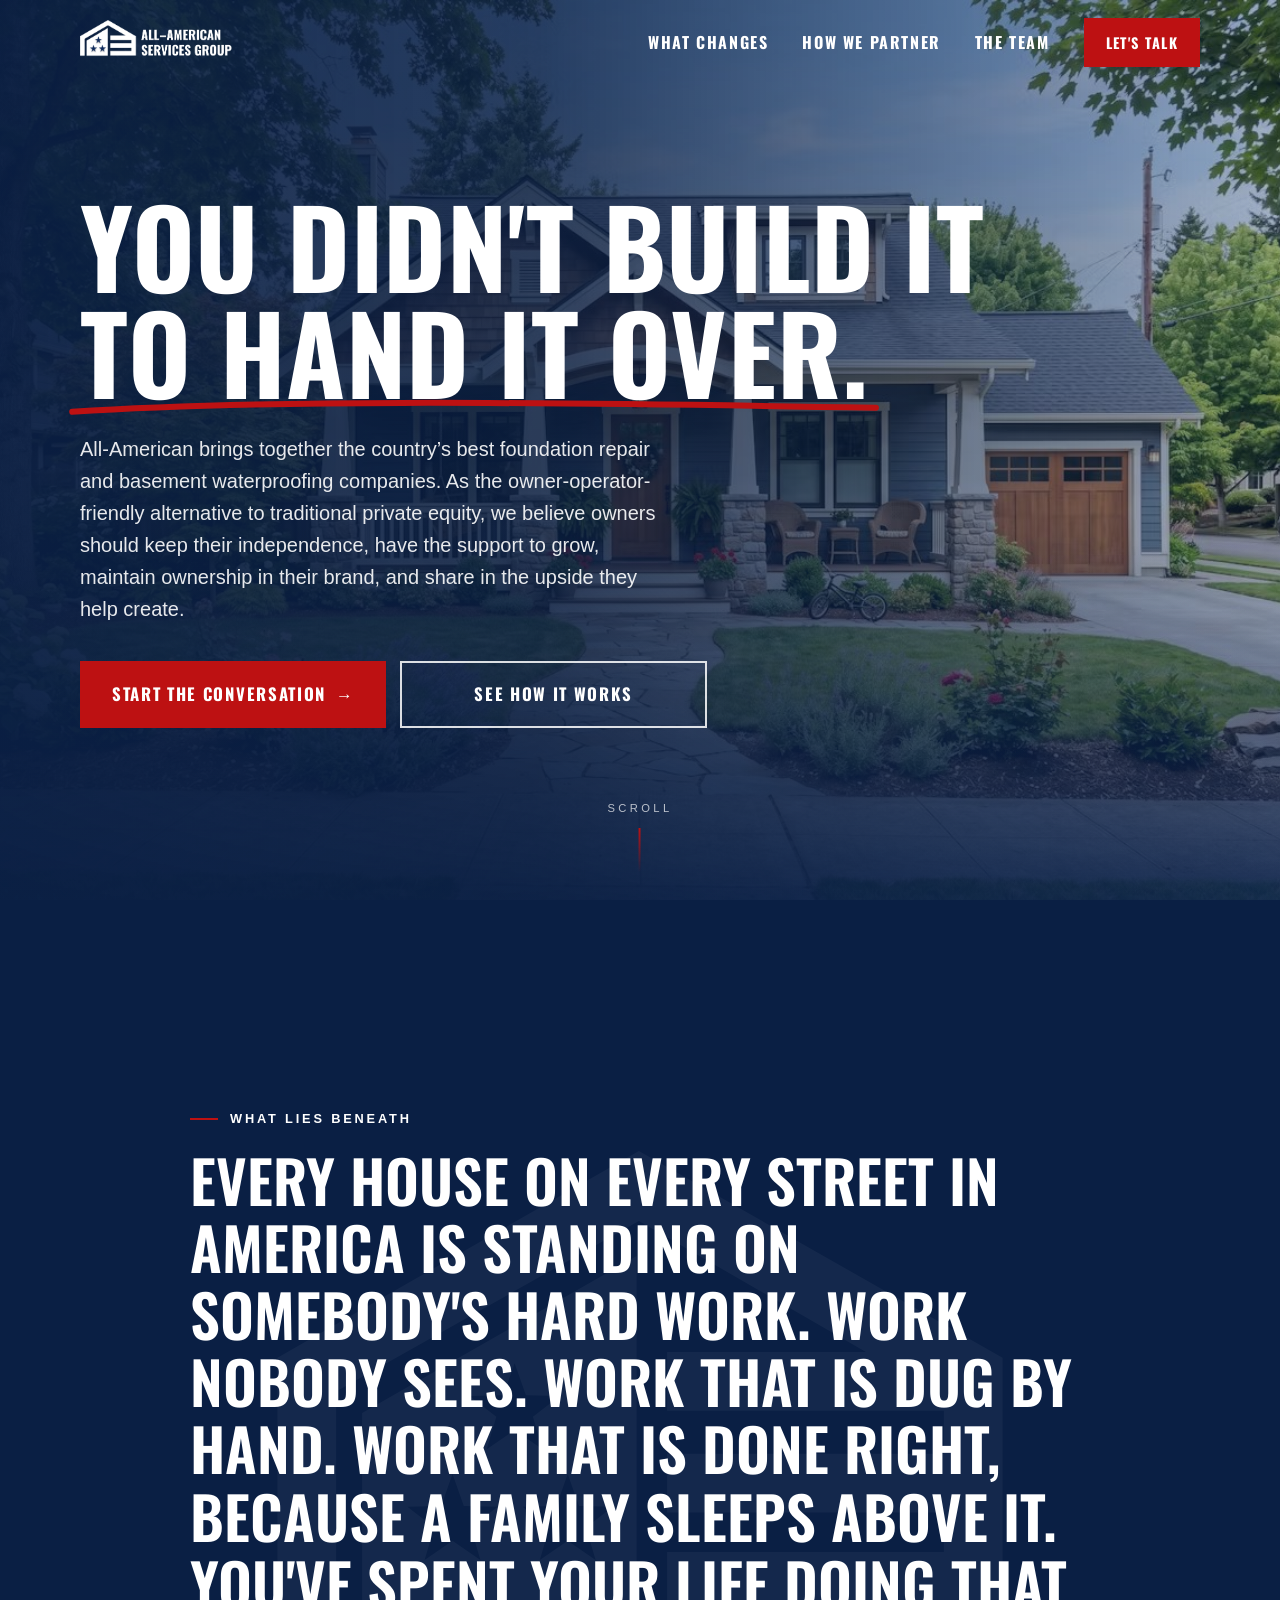
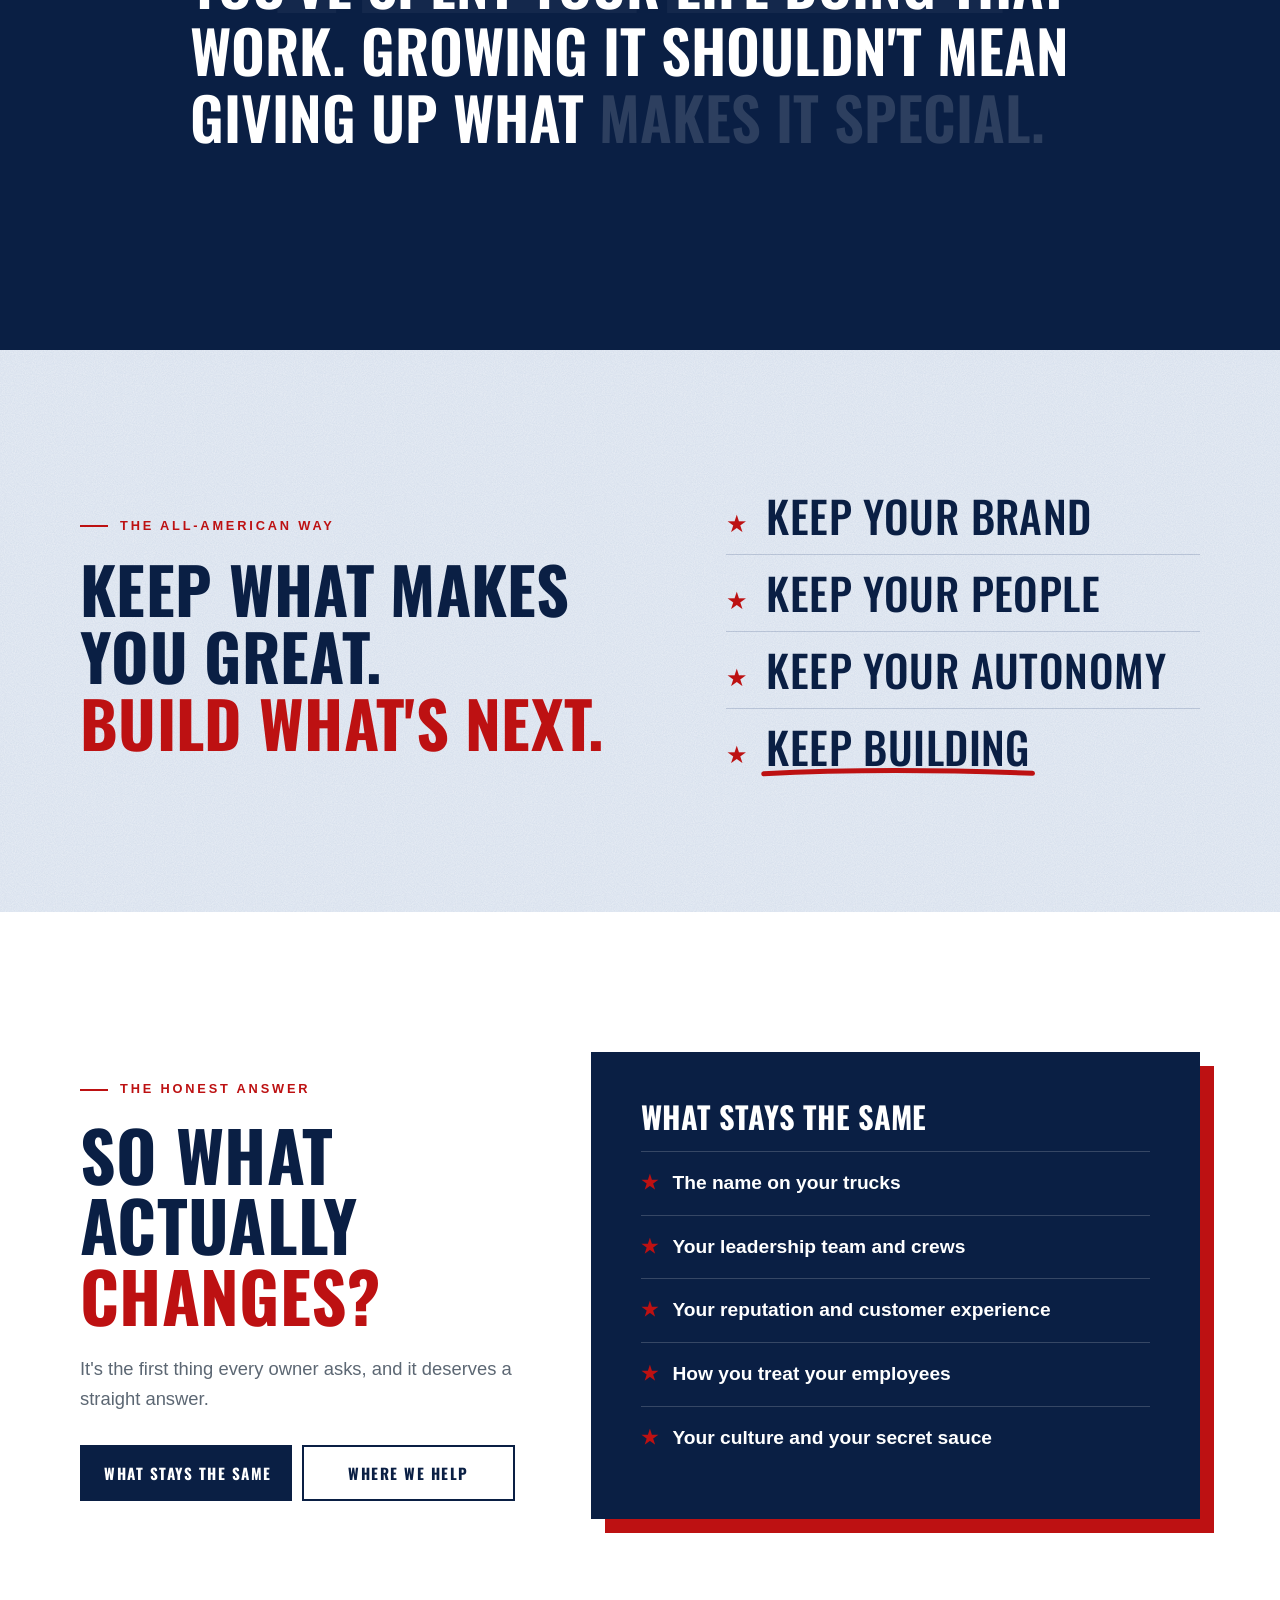
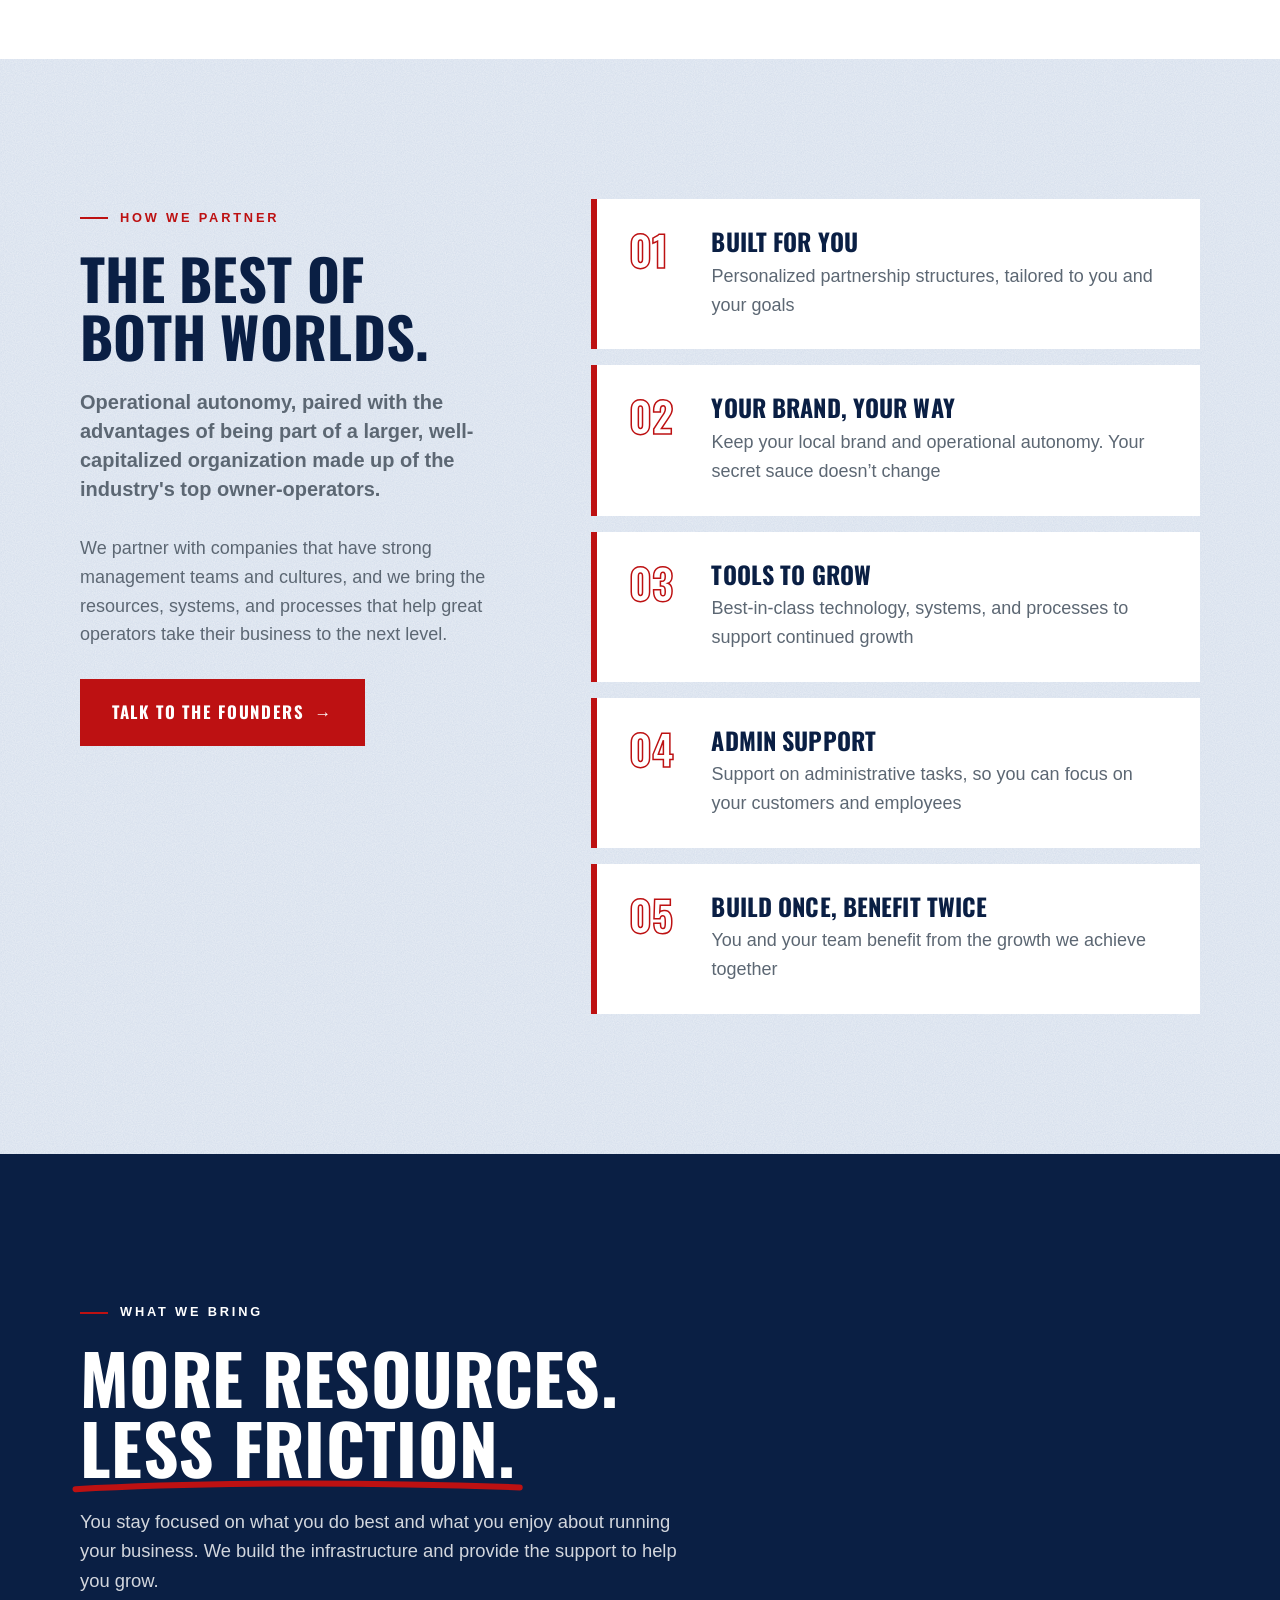
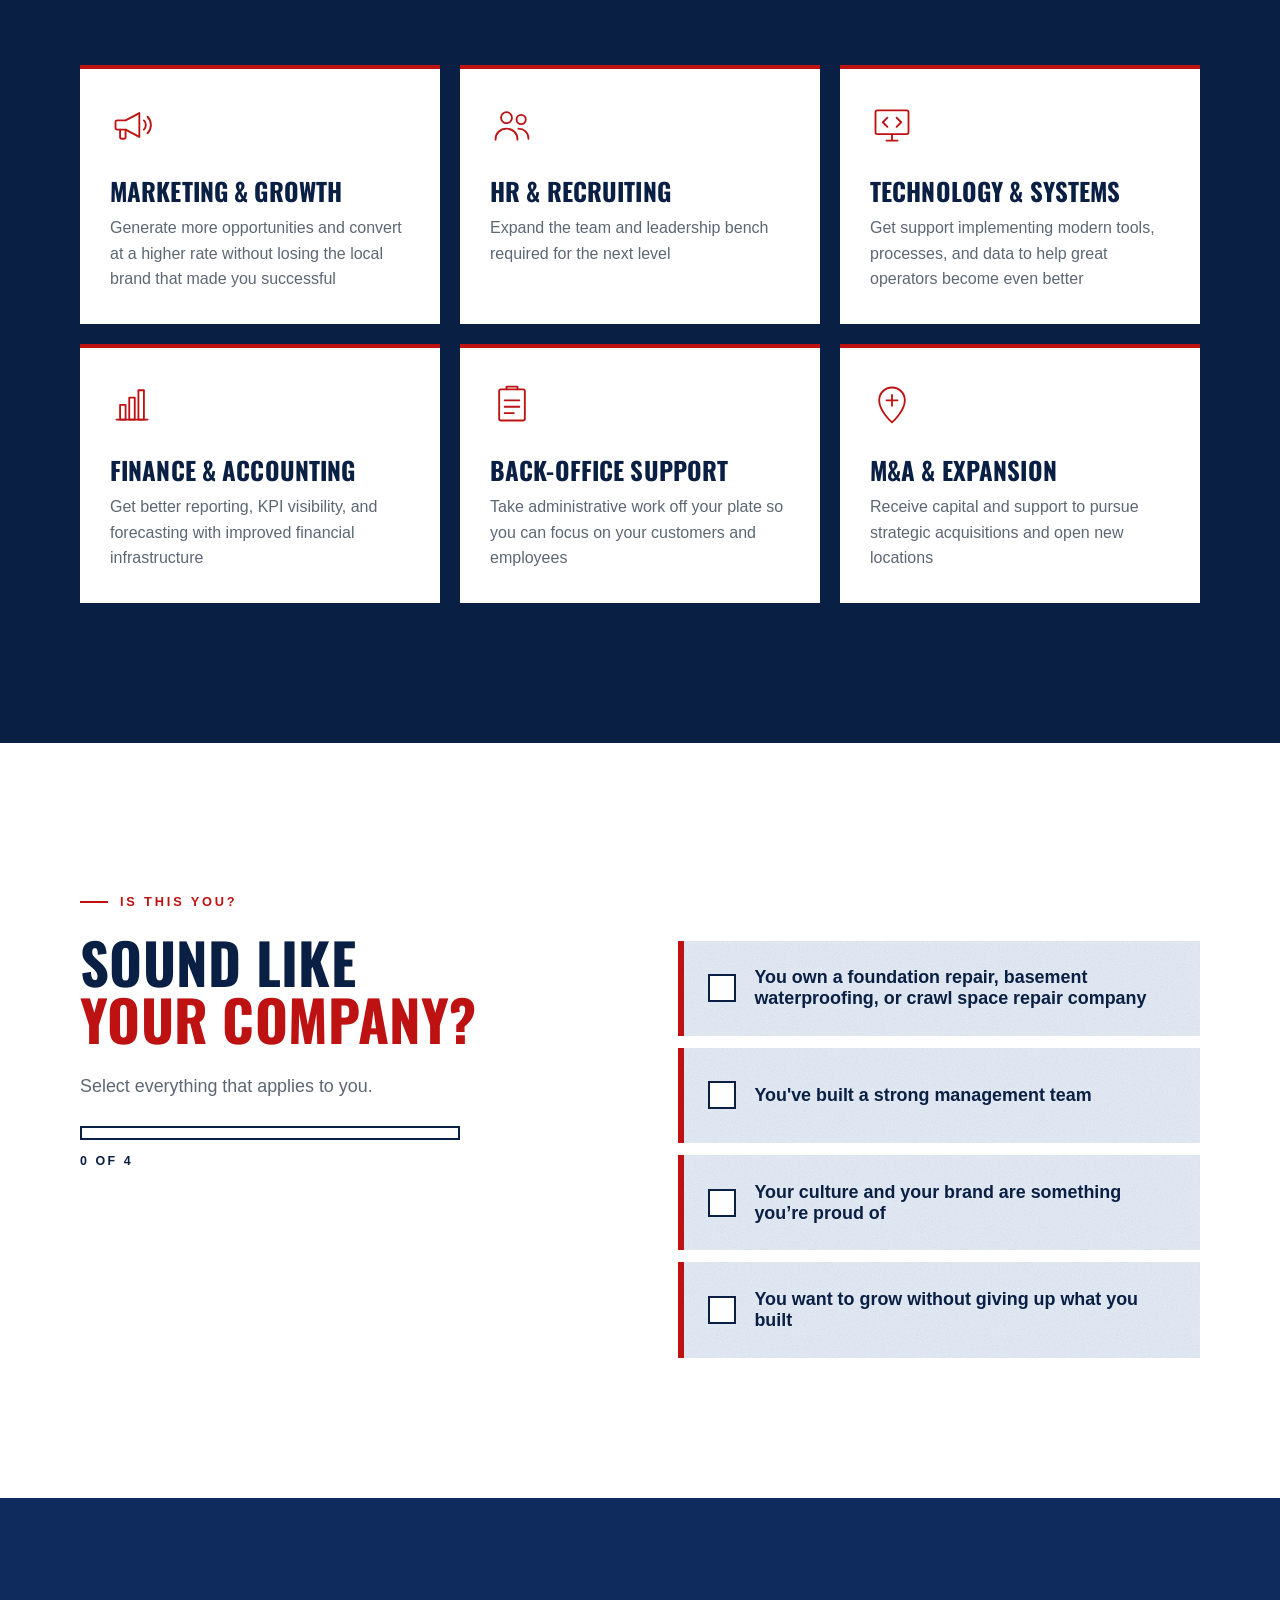
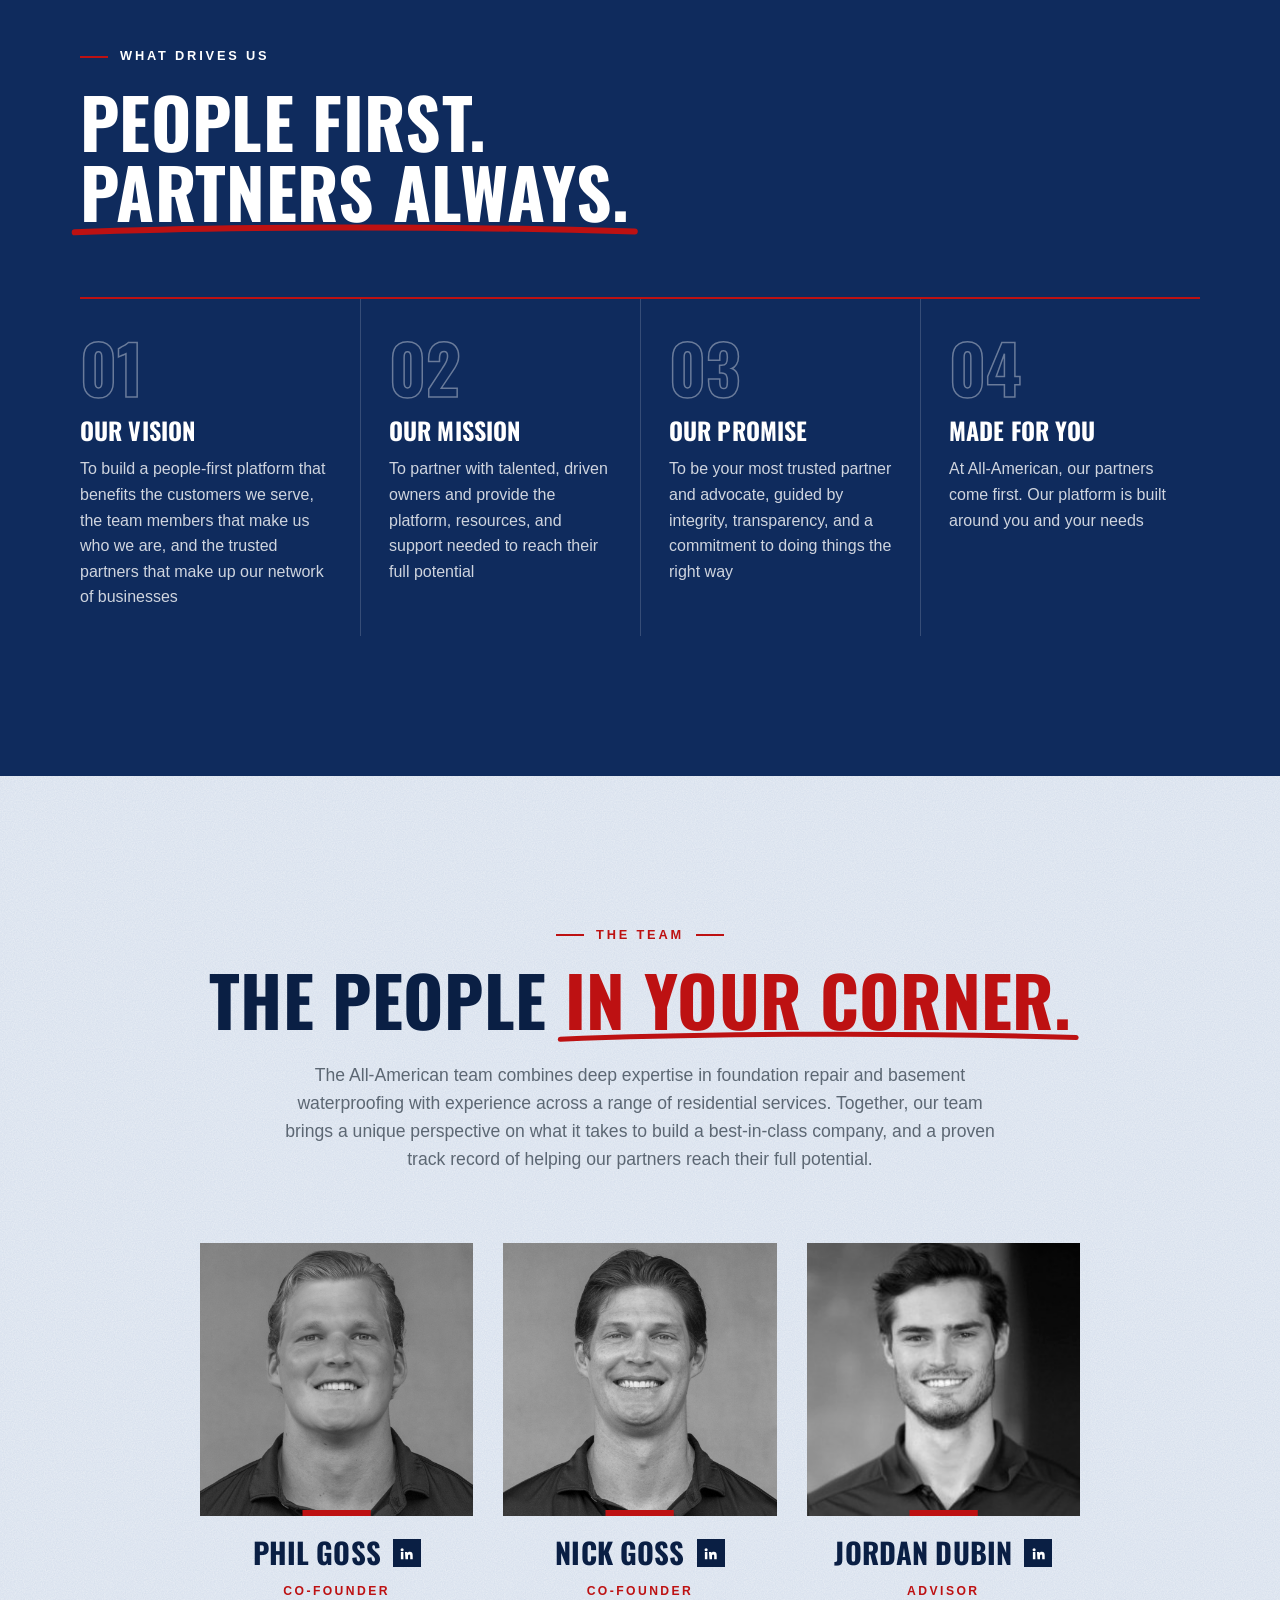
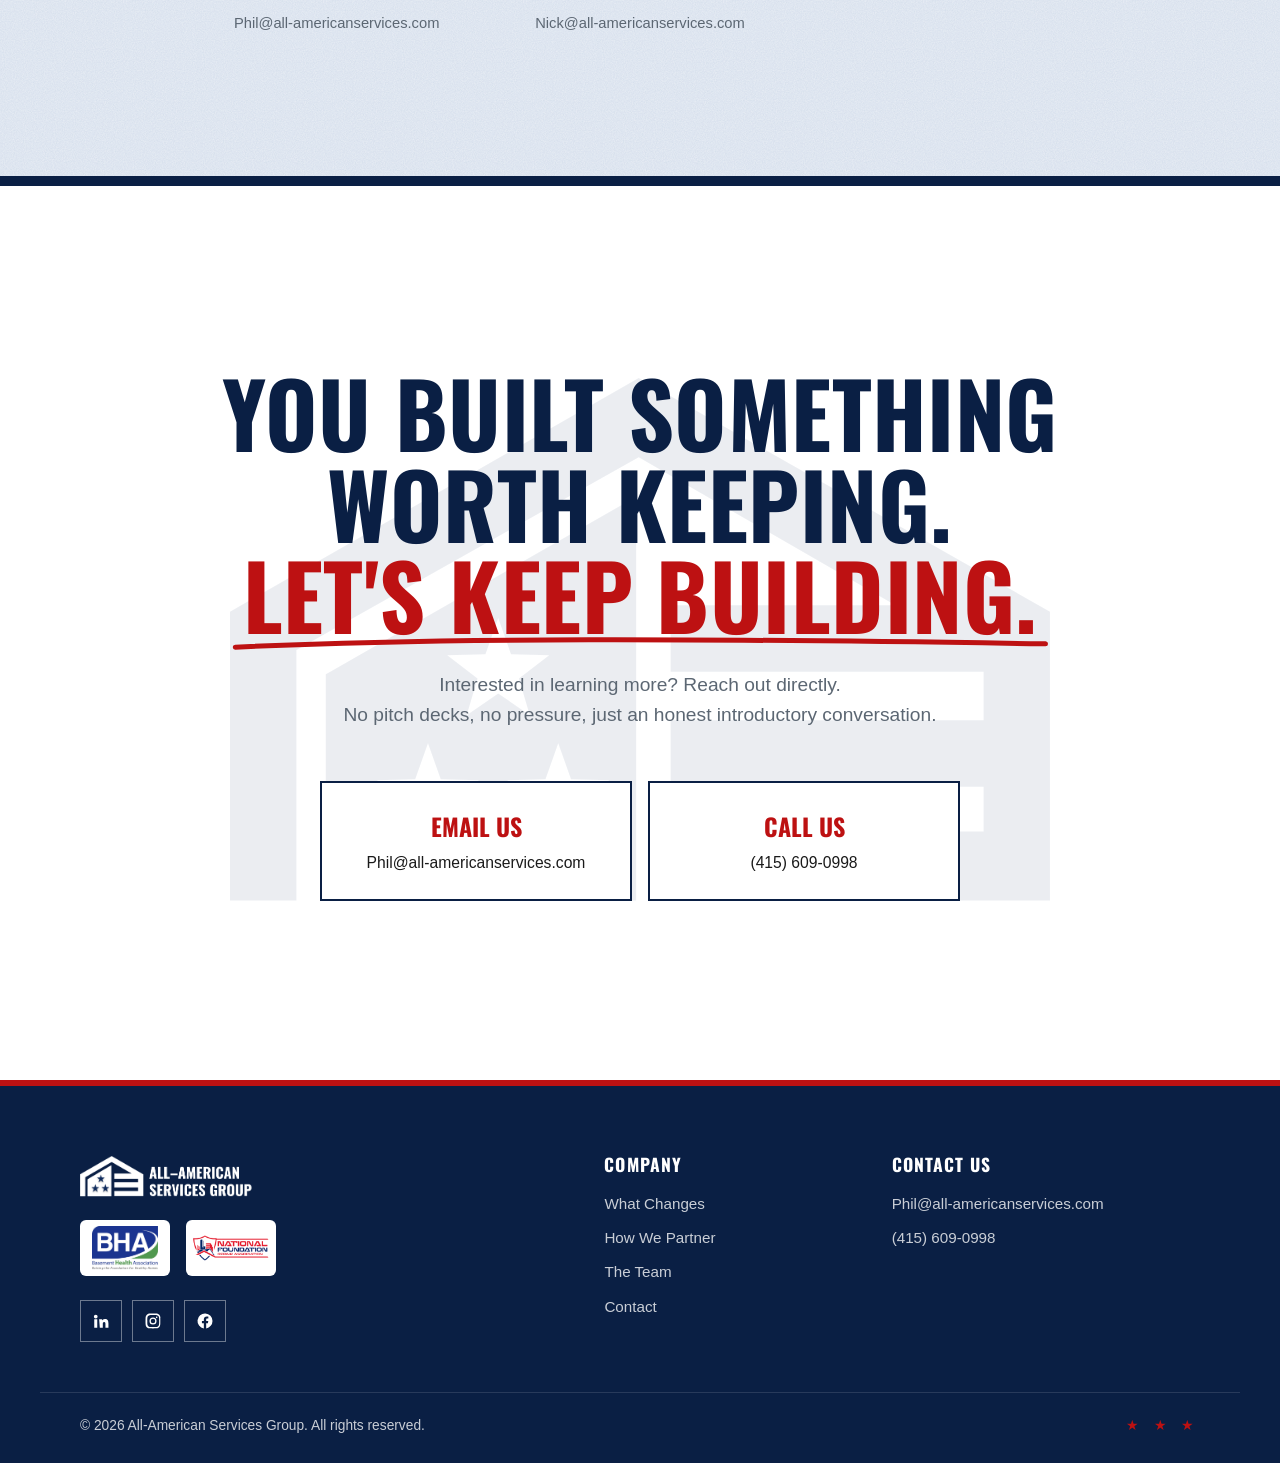
==== commit e9f73278: "Update hero paragraph to owner-operator-friendly wording Co-Authored-By: Claude Sonnet 5.5 <noreply@" ====
--- a/docs/index.html
+++ b/docs/index.html
@@ -65,7 +65,7 @@
         </h1>
         <p class="hero__lede reveal">
           All-American brings together the country’s best foundation repair and basement waterproofing companies.
-          Unlike traditional private equity, we believe owners should keep their independence, have the
+          As the owner-operator-friendly alternative to traditional private equity, we believe owners should keep their independence, have the
           support to grow, maintain ownership in their brand, and share in the upside they help create.
         </p>
         <div class="hero__ctas reveal">
--- a/docs/css/styles.css
+++ b/docs/css/styles.css
@@ -478,6 +478,15 @@
   .hero__ctas { display: grid; grid-template-columns: 1fr; }
   .hero__ctas .btn { width: 100%; }
   .mark { white-space: normal; }
+  /* Closer headline wraps to two lines: draw one underline per line instead of one under the last */
+  .closer__head .mark--red {
+    display: inline; padding-bottom: .1em;
+    -webkit-box-decoration-break: clone; box-decoration-break: clone;
+    background: url("data:image/svg+xml,%3Csvg xmlns='http://www.w3.org/2000/svg' viewBox='0 0 300 18' preserveAspectRatio='none'%3E%3Cpath d='M3 12 C 80 3, 170 4, 297 9' fill='none' stroke='%23bd1112' stroke-width='5' stroke-linecap='round' vector-effect='non-scaling-stroke'/%3E%3C/svg%3E") no-repeat 0 100% / 0% 18px;
+    transition: background-size 1.1s var(--ease) .45s;
+  }
+  .closer__head h2.is-in .mark--red { background-size: 100% 18px; }
+  .closer__head .mark--red .scribble { display: none; }
   .manifesto__mark { height: auto; width: 80vw; }
   .pillars { grid-template-columns: 1fr; }
   .pillar, .pillar + .pillar { padding-left: 0; border-left: 0; border-bottom: 1px solid rgba(255,255,255,.16); padding-bottom: 20px; }
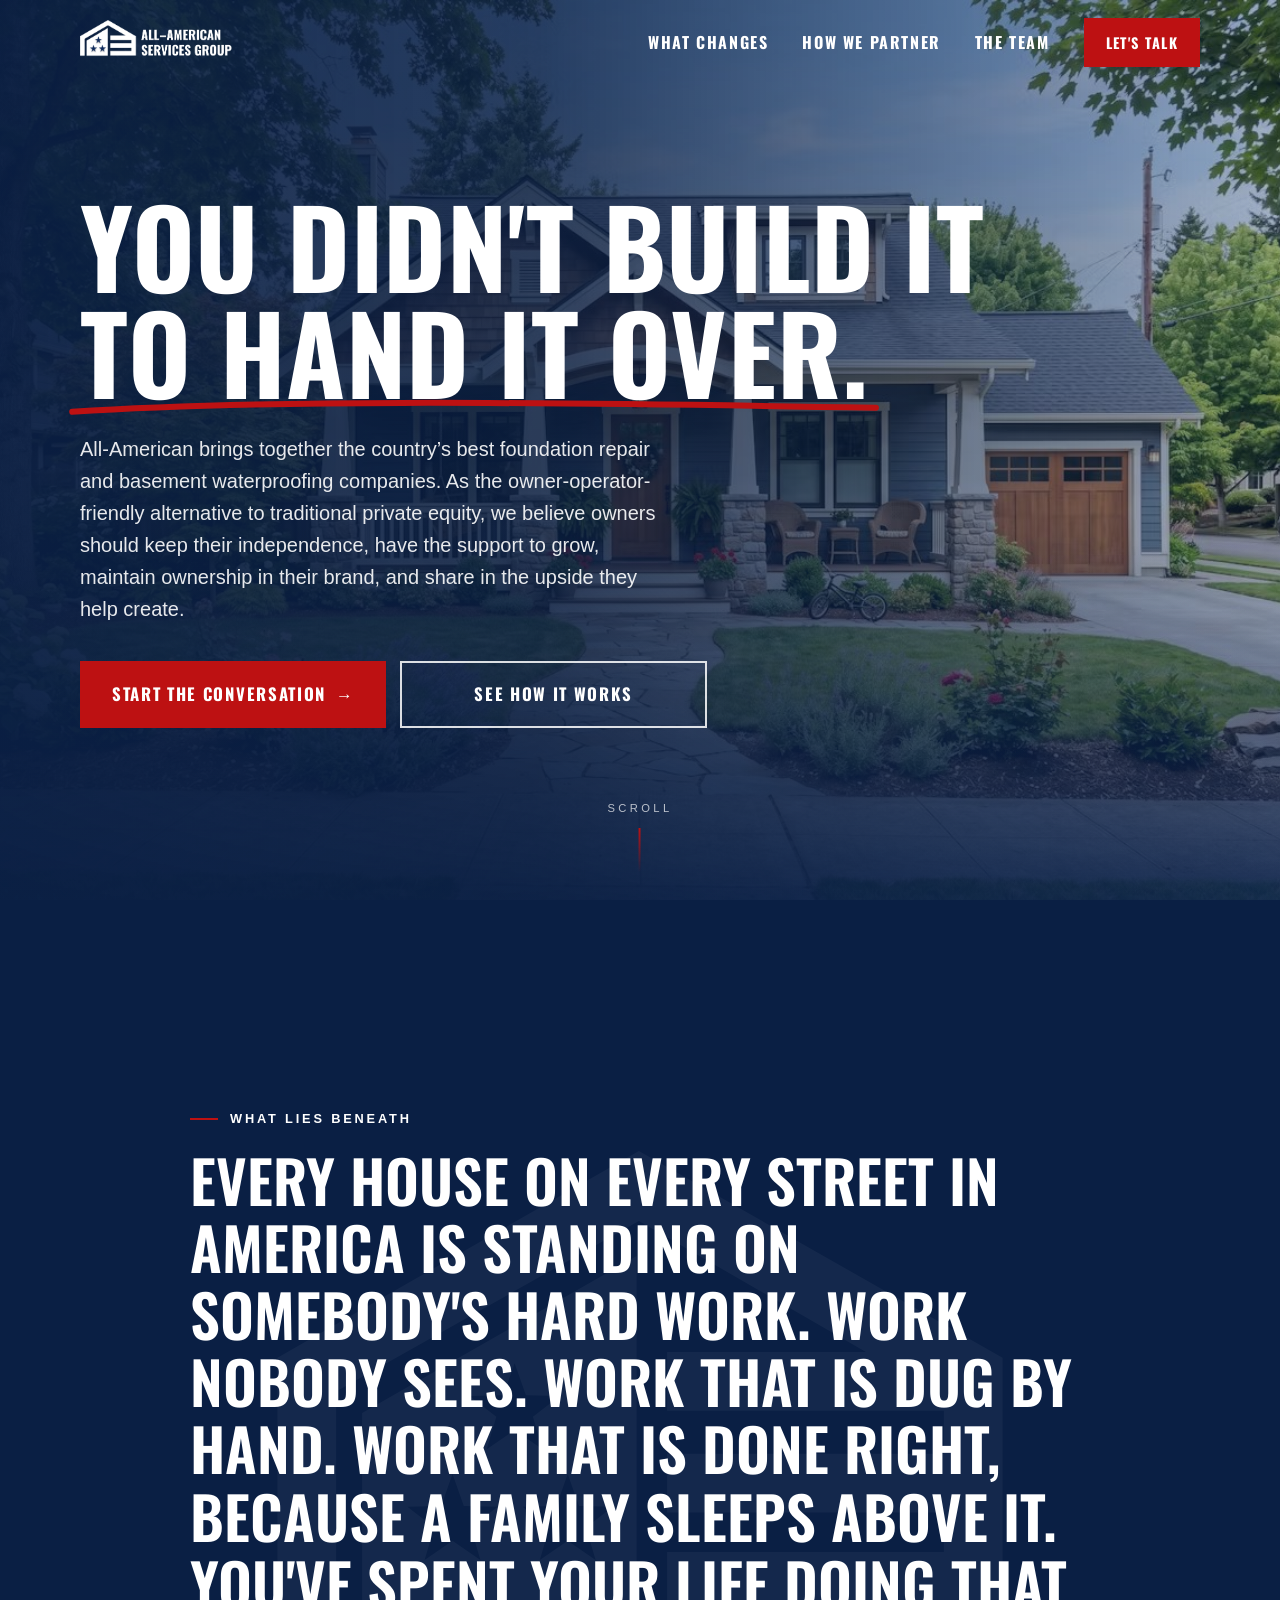
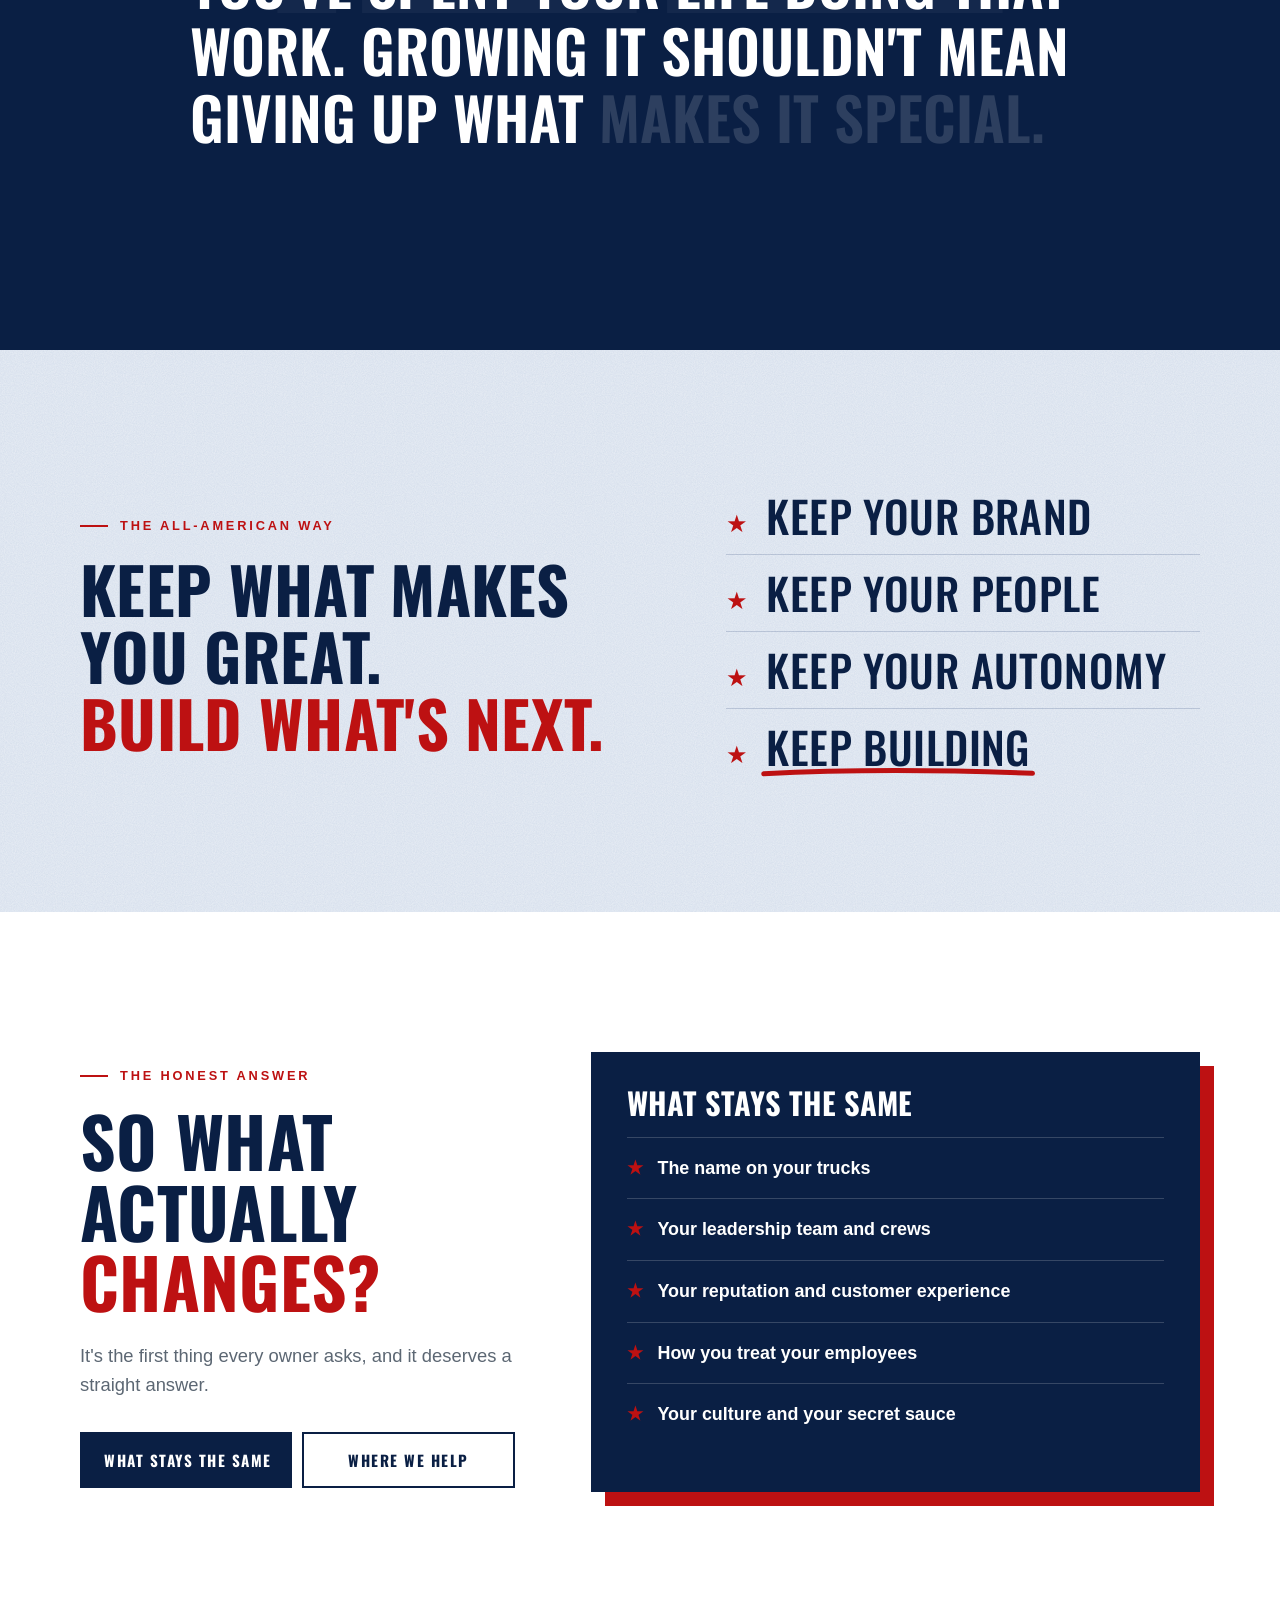
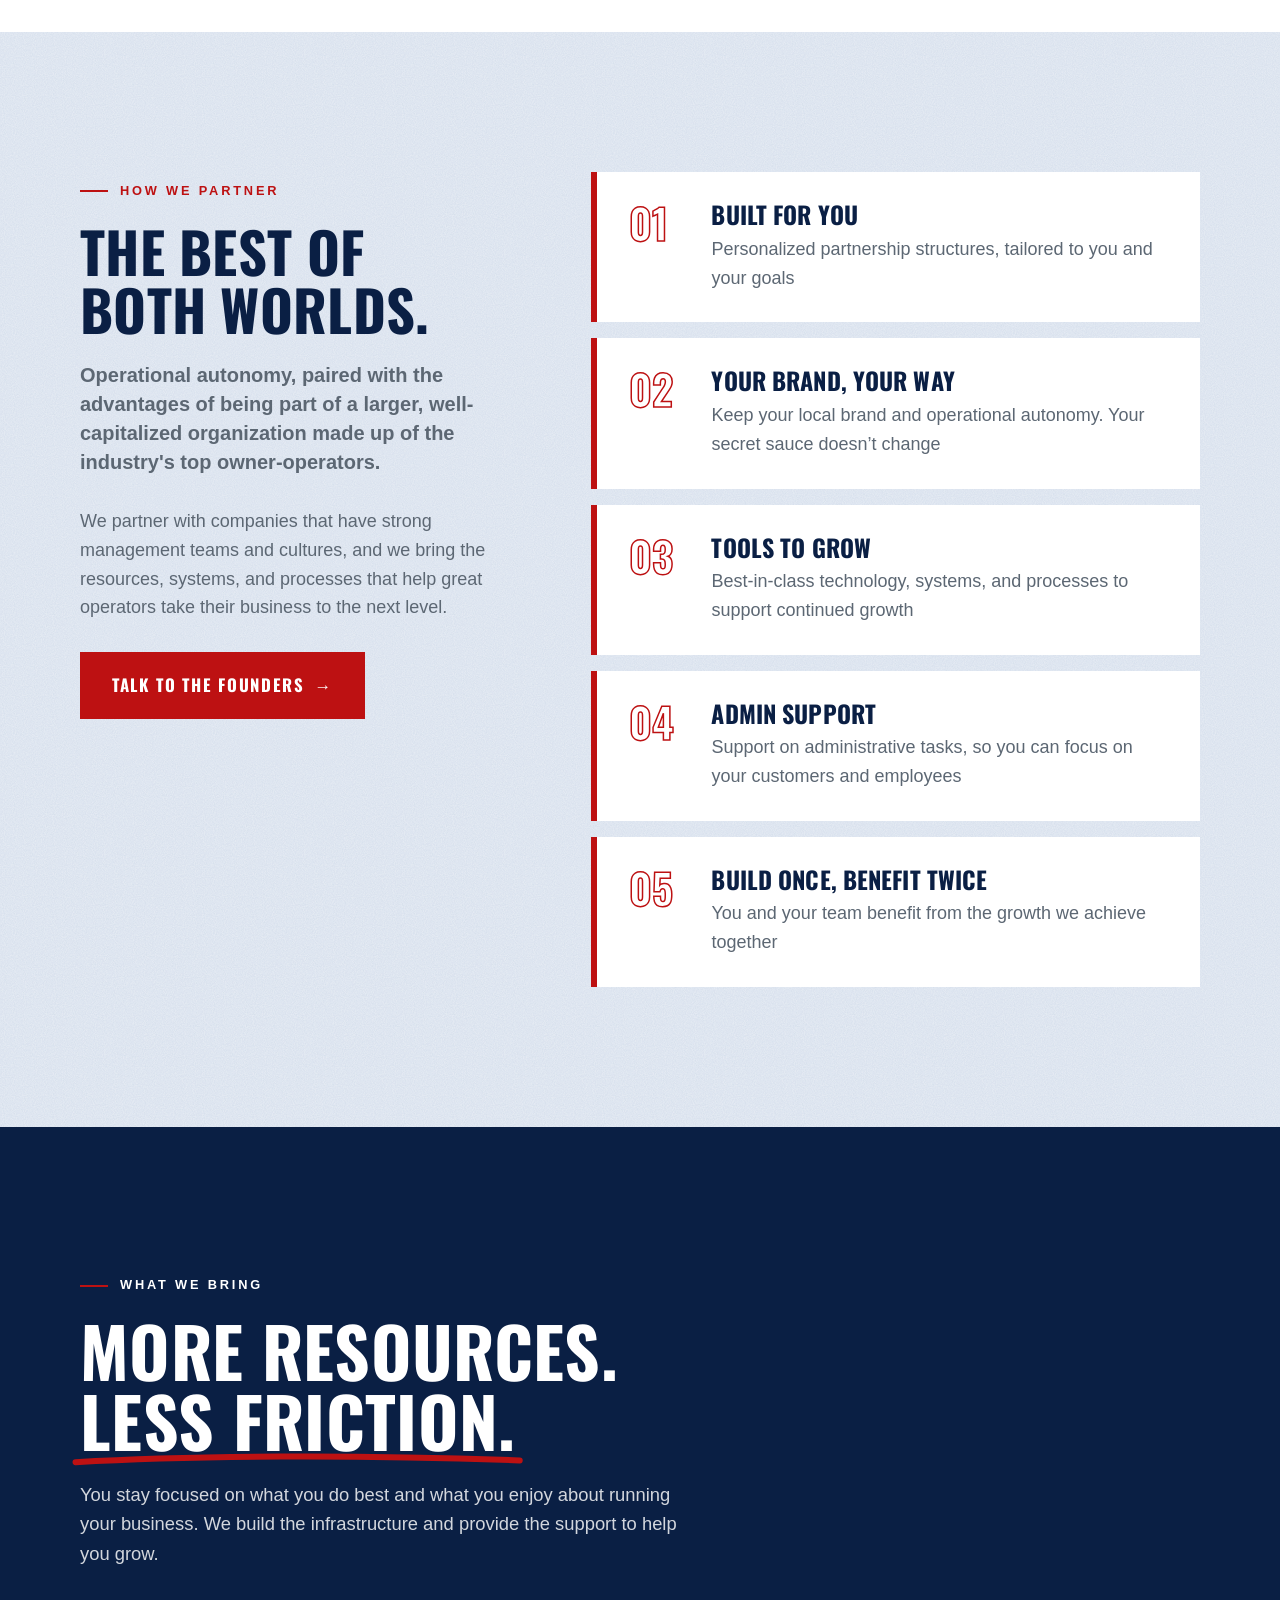
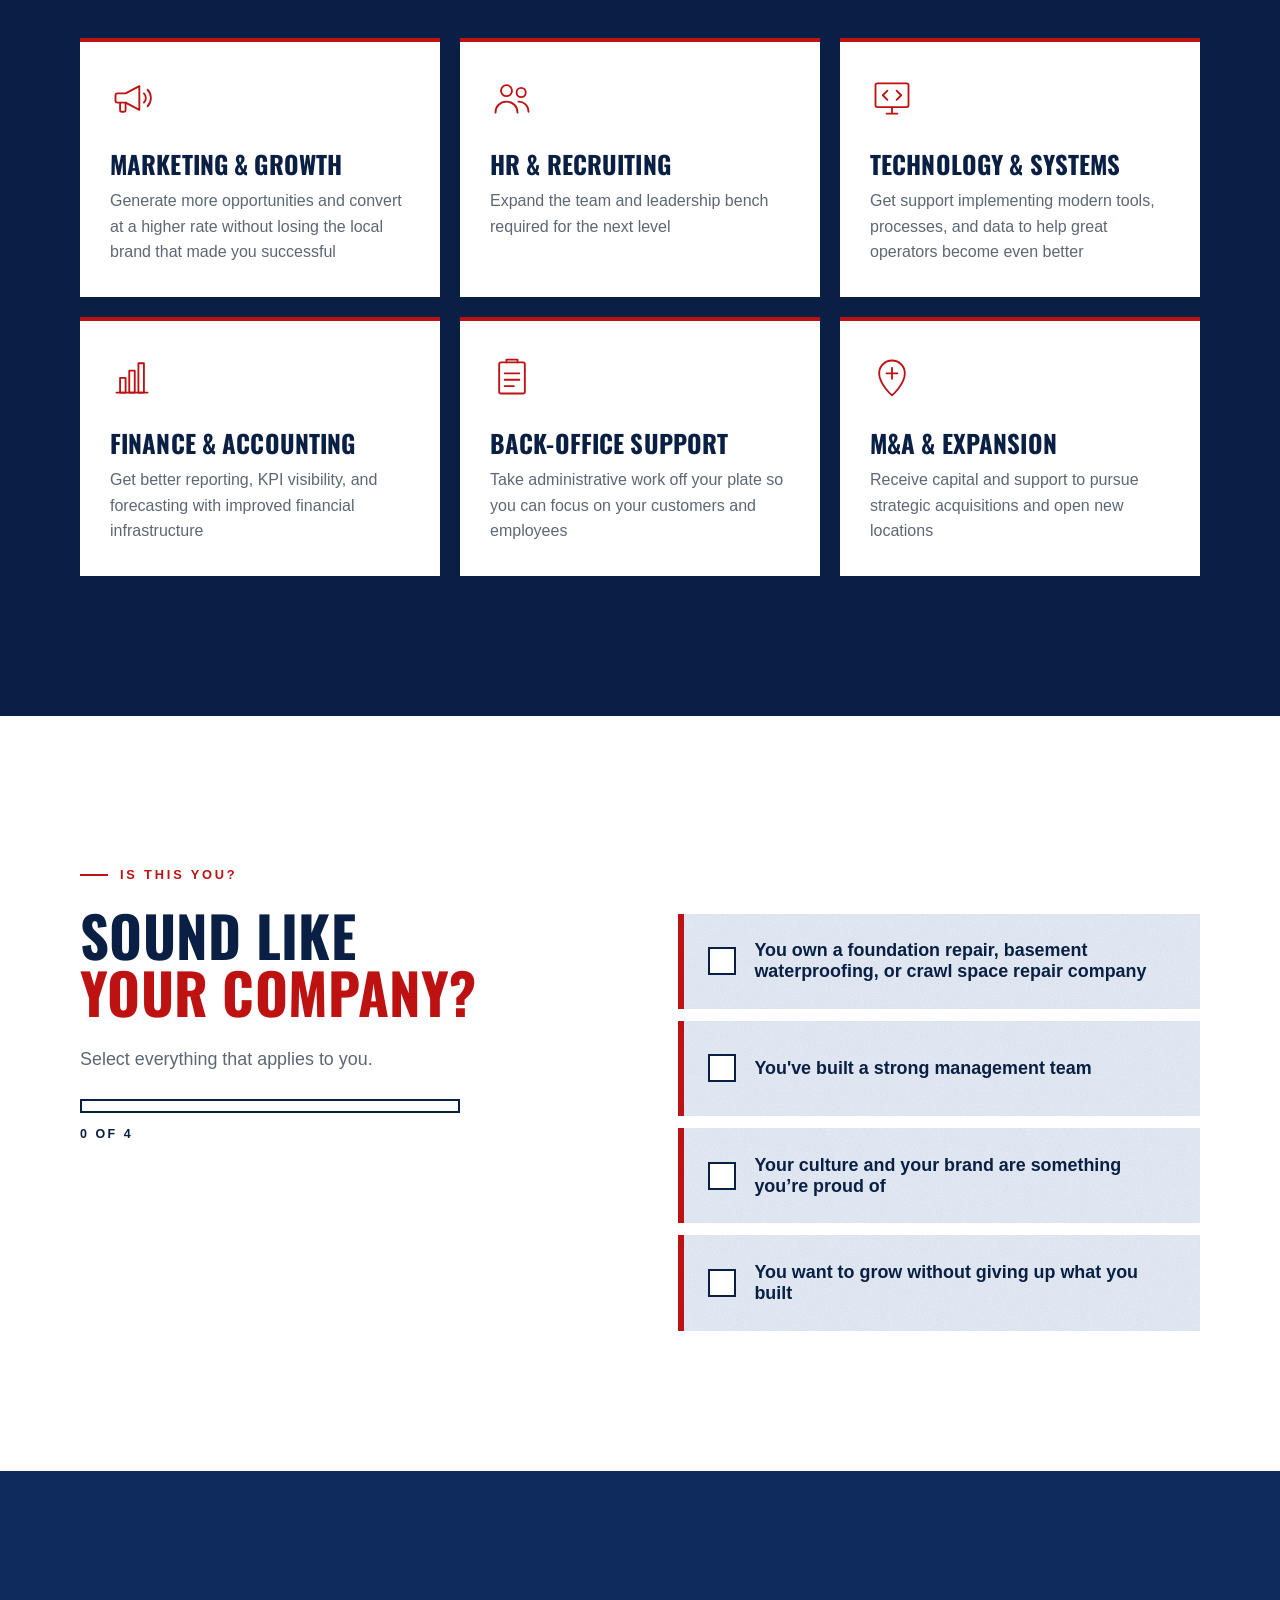
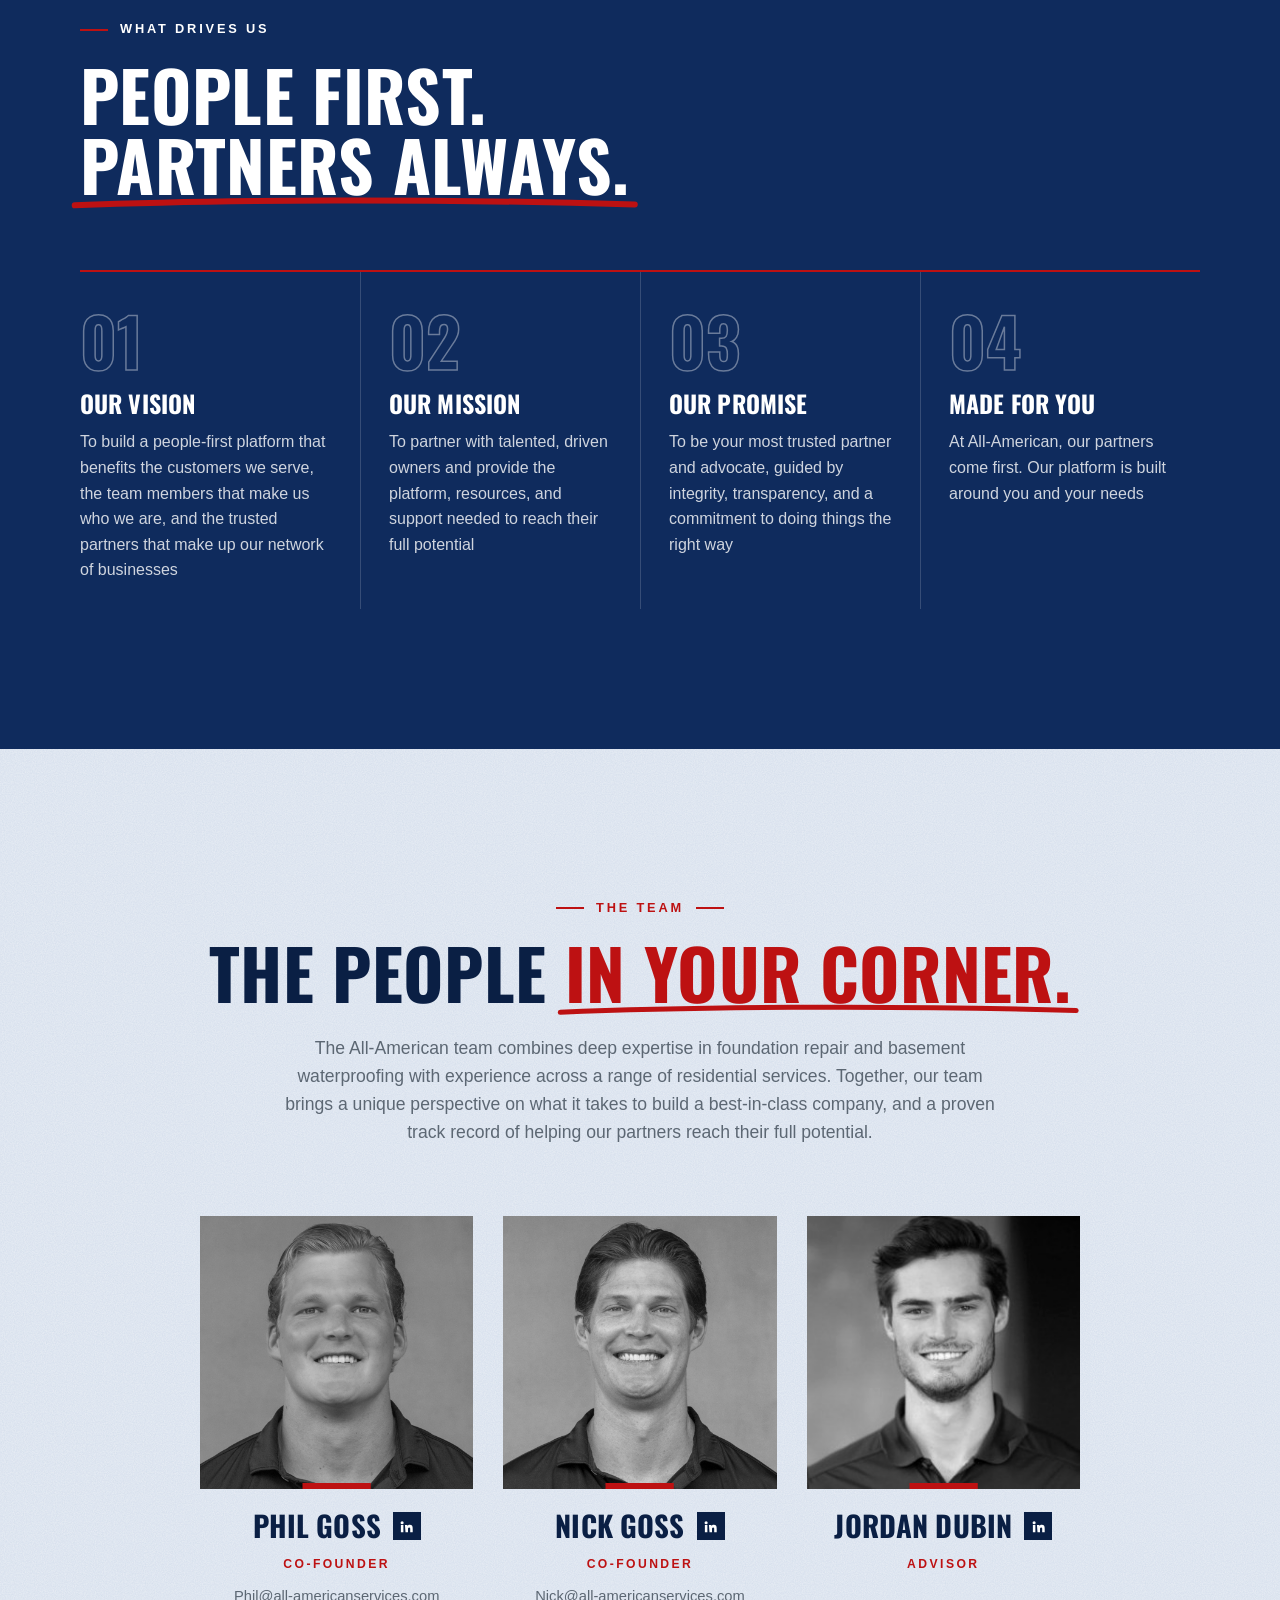
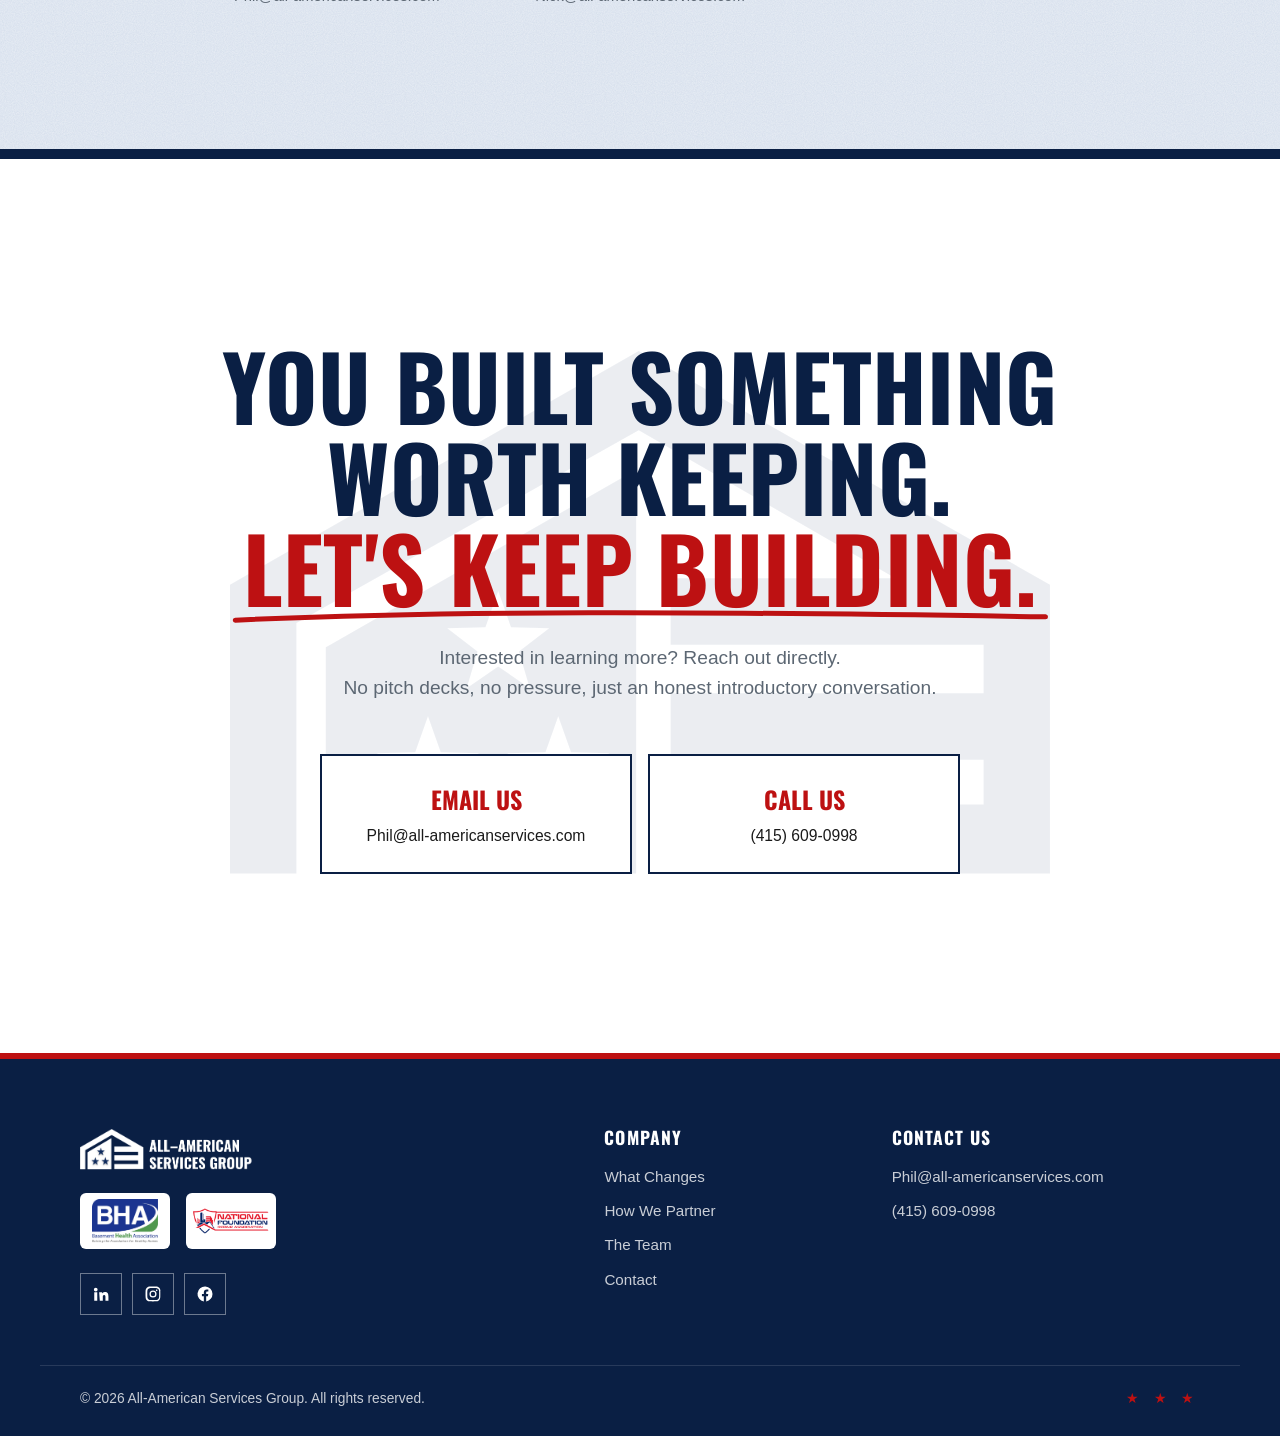
==== commit f7333c75: "Add Cloudflare Web Analytics beacon to both pages Adds the Cloudflare Web Analytics script to index." ====
--- a/docs/index.html
+++ b/docs/index.html
@@ -136,8 +136,8 @@
           </ul>
           <ul class="checks checks--up" id="listBetter" role="tabpanel" aria-labelledby="tabBetter" hidden>
             <li style="--i:0">A partnership structure tailored to you</li>
-            <li style="--i:1">Admin support, so you're off the paperwork</li>
-            <li style="--i:2">Best-in-class technology and systems</li>
+            <li style="--i:1">Admin support and best-in-class tech and systems</li>
+            <li style="--i:2">The freedom to choose your role, today and in the future</li>
             <li style="--i:3">A network of the industry's top owner-operators</li>
             <li style="--i:4">The backing of a well-capitalized organization</li>
           </ul>
@@ -407,5 +407,7 @@
 
   <script src="js/main.js"></script>
   <script src="js/sections.js"></script>
+
+  <!-- Cloudflare Web Analytics --><script type='module' src='https://static.cloudflareinsights.com/beacon.min.js' data-cf-beacon='{"token": "c09ebb0e39024273a00644315e4eb616"}'></script><!-- End Cloudflare Web Analytics -->
 </body>
 </html>
--- a/docs/css/styles.css
+++ b/docs/css/styles.css
@@ -253,6 +253,11 @@
 }
 .checks li::before { content: "★"; color: var(--red); flex: none; }
 .checks--up li::before { color: #fff; }
+/* Desktop: slightly tighter card so every bullet stays on one line */
+@media (min-width: 1001px) {
+  .changes__board { padding: clamp(28px, 3vw, 36px); }
+  .checks li { font-size: clamp(1rem, 1.4vw, 1.125rem); }
+}
 @keyframes itemIn { to { opacity: 1; transform: none; } }
 
 /* ---------- How we partner (split + steps) ---------- */
